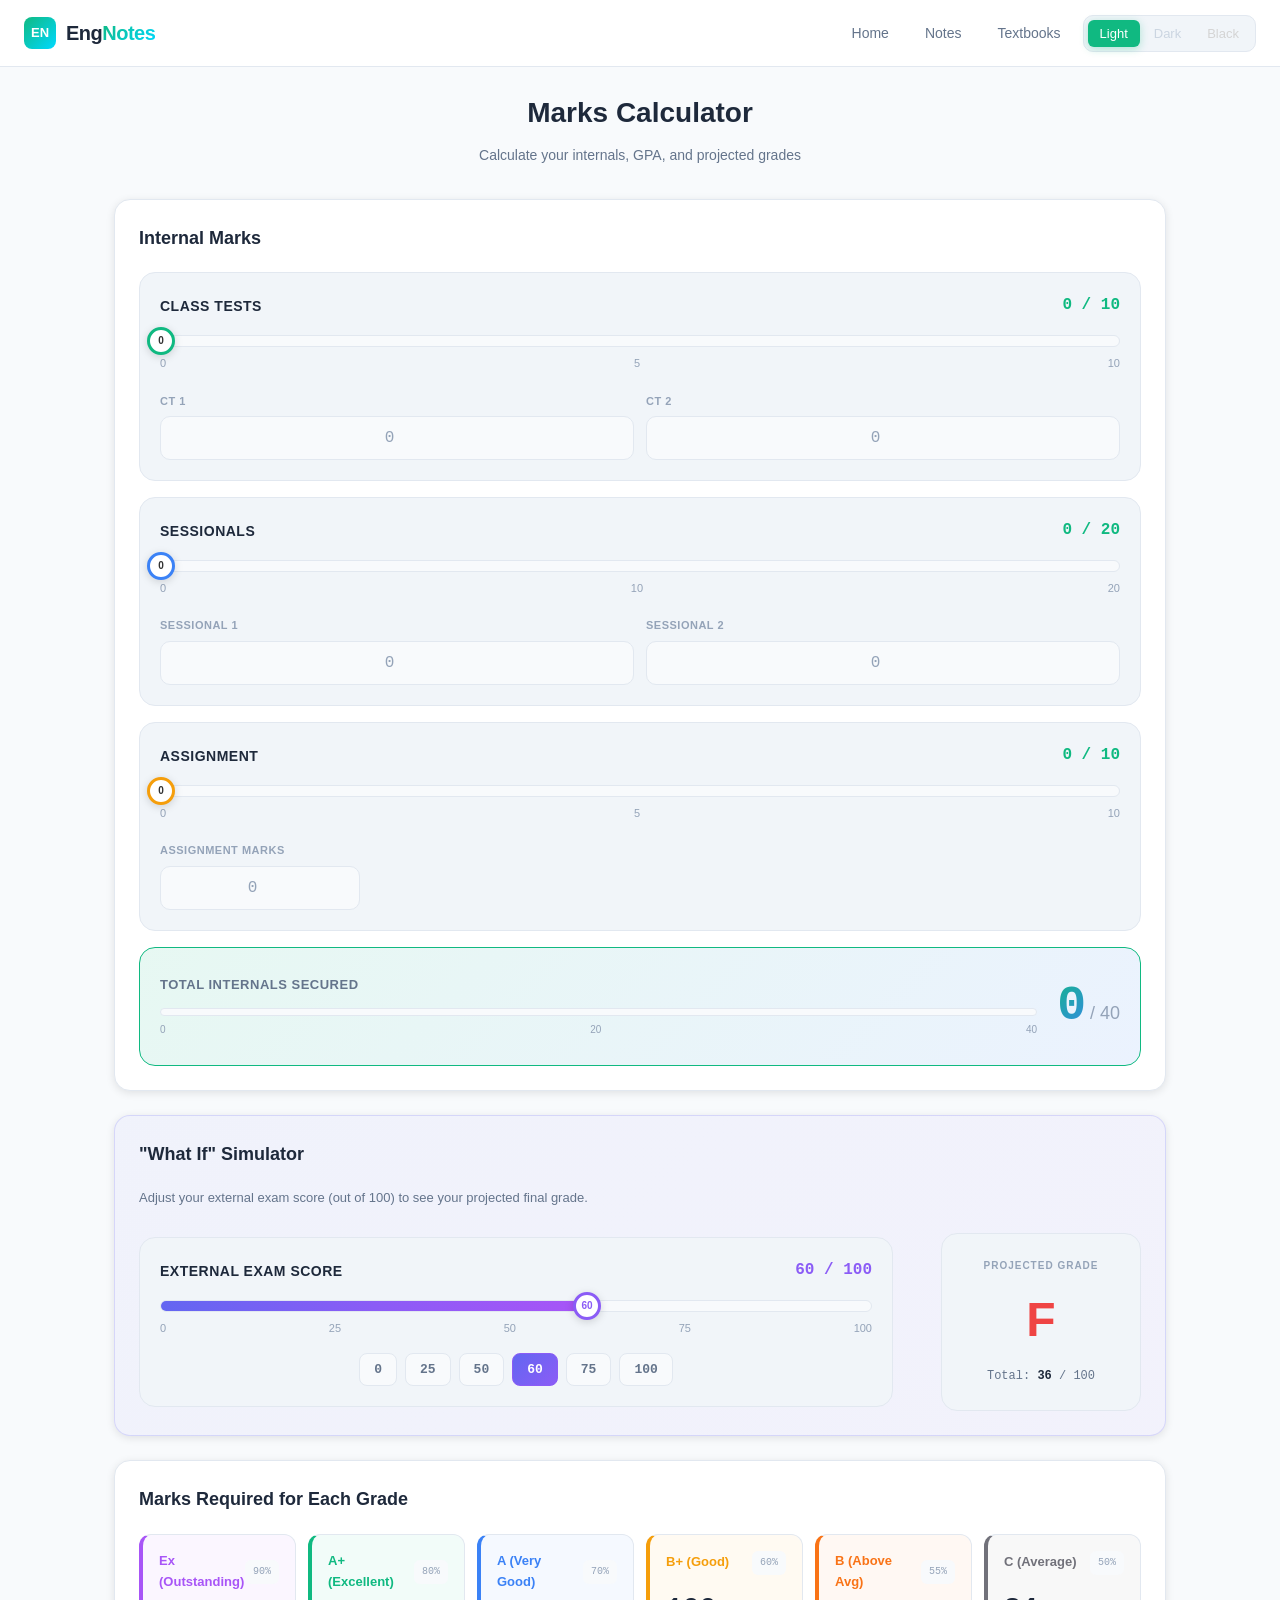
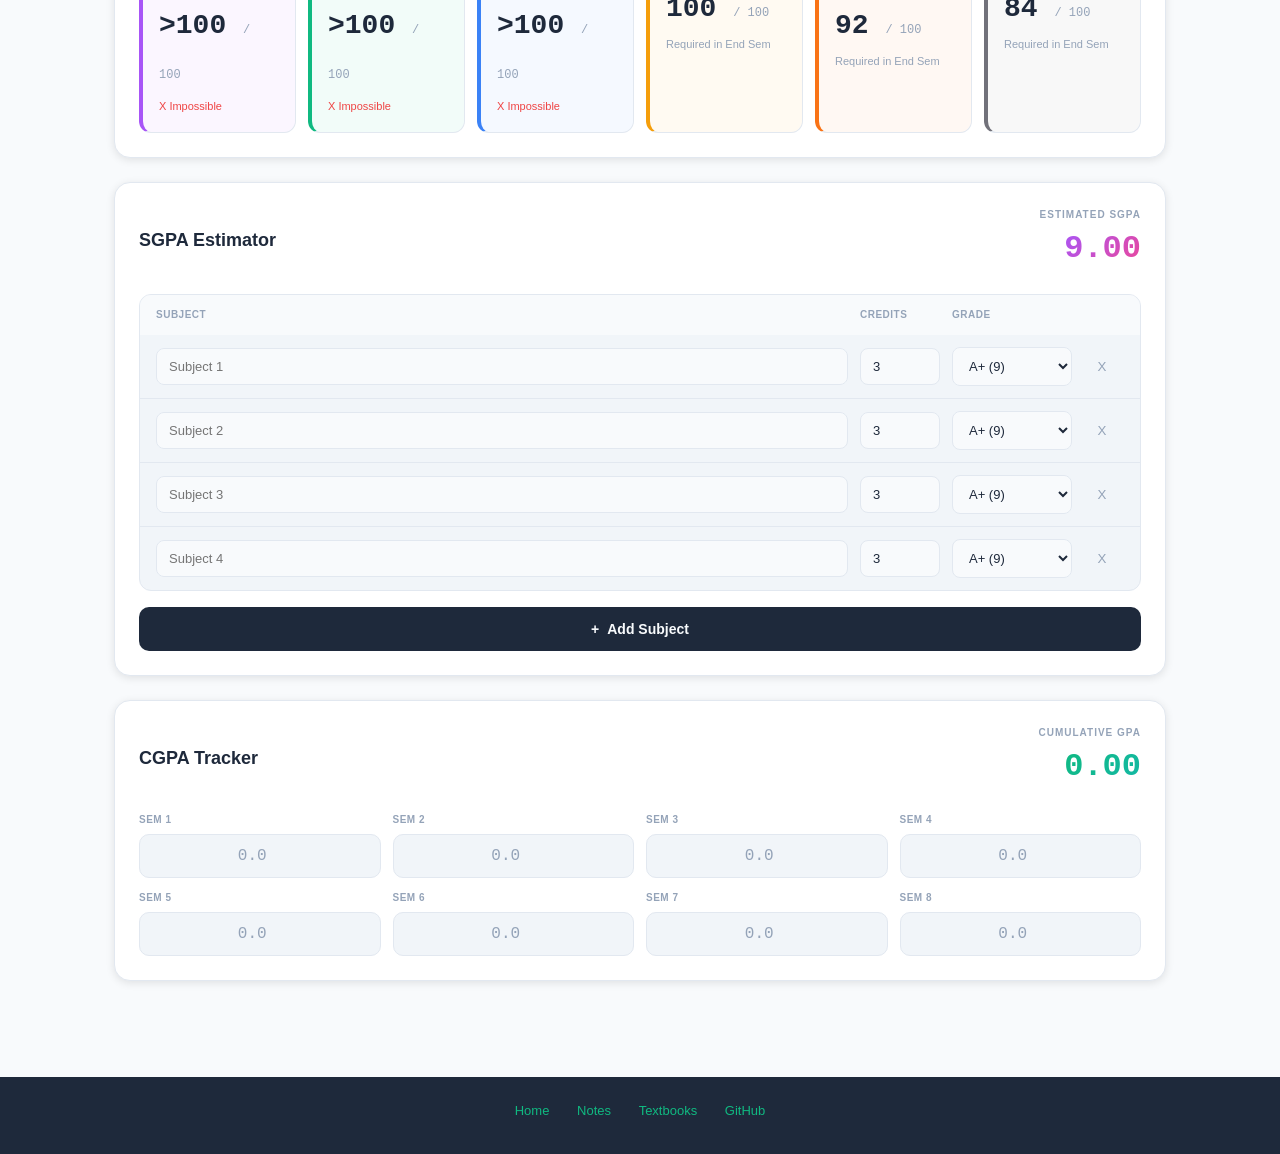
==== calculator.html @ 309884f2 "Add files via upload" ====
<!DOCTYPE html>
<html lang="en">
<head>
  <meta charset="UTF-8">
  <meta name="viewport" content="width=device-width, initial-scale=1.0">
  <title>Calculator - EngNotes</title>
  <link rel="icon" href="data:image/svg+xml,<svg xmlns='http://www.w3.org/2000/svg' viewBox='0 0 100 100'><text y='.9em' font-size='90' fill='%23a855f7'>C</text></svg>">
  
  <!-- CSS: themes.css must load first -->
  <link rel="stylesheet" href="css/themes.css">
  <link rel="stylesheet" href="css/common.css">
  <link rel="stylesheet" href="css/calculator.css">
  <link rel="stylesheet" href="css/cookie-consent.css">
</head>
<body>

  <!-- Navigation Bar -->
  <nav class="navbar">
    <a href="index.html" class="navbar-brand">
      <span class="brand-icon">EN</span>
      <span class="brand-text">Eng<span>Notes</span></span>
    </a>
    
    <div class="navbar-menu">
      <a href="index.html" class="navbar-link">Home</a>
      <a href="notes.html" class="navbar-link">Notes</a>
      <a href="textbooks.html" class="navbar-link">Textbooks</a>
      
      <div class="theme-switcher">
        <button class="theme-switch-btn active" data-theme="light" onclick="setTheme('light')" title="Light">Light</button>
        <button class="theme-switch-btn" data-theme="dark" onclick="setTheme('dark')" title="Dark">Dark</button>
        <button class="theme-switch-btn" data-theme="pure-black" onclick="setTheme('pure-black')" title="Black">Black</button>
      </div>
      
      <button class="mobile-menu-toggle" onclick="toggleMobileMenu()">☰</button>
    </div>
  </nav>

  <!-- Mobile Menu -->
  <div class="mobile-menu" id="mobileMenu">
    <button class="mobile-menu-close" onclick="toggleMobileMenu()">✕</button>
    <a href="index.html" class="mobile-menu-link">Home</a>
    <a href="notes.html" class="mobile-menu-link">Notes</a>
    <a href="textbooks.html" class="mobile-menu-link">Textbooks</a>
    <div class="theme-switcher">
      <button class="theme-switch-btn active" data-theme="light" onclick="setTheme('light')">Light</button>
      <button class="theme-switch-btn" data-theme="dark" onclick="setTheme('dark')">Dark</button>
      <button class="theme-switch-btn" data-theme="pure-black" onclick="setTheme('pure-black')">Black</button>
    </div>
  </div>

  <!-- Main Content -->
  <main class="main">
    <!-- Header -->
    <div class="page-header">
      <h1 class="page-title">Marks Calculator</h1>
      <p class="page-subtitle">Calculate your internals, GPA, and projected grades</p>
    </div>

    <!-- Internal Marks Calculator -->
    <section class="calc-section internal-section">
      <div class="section-header">
        <h2 class="section-title">Internal Marks</h2>
      </div>
      
      <!-- Class Tests Progress Bar -->
      <div class="marks-bar-container">
        <div class="marks-bar-header">
          <span class="marks-bar-title">Class Tests</span>
          <span class="marks-bar-value" id="ctDisplay">0 / 10</span>
        </div>
        <div class="marks-bar">
          <div class="marks-bar-track">
            <div class="marks-bar-fill ct-fill" id="ctFill" style="width: 0%"></div>
            <div class="marks-bar-pointer ct-pointer" id="ctPointer" style="left: 0%">
              <span class="pointer-value" id="ctPointerValue">0</span>
            </div>
          </div>
          <div class="marks-bar-labels">
            <span>0</span>
            <span>5</span>
            <span>10</span>
          </div>
        </div>
        <div class="marks-inputs">
          <div class="mark-input">
            <label>CT 1</label>
            <input type="number" id="ct1" placeholder="0" min="0" max="10" oninput="calculateInternals()">
          </div>
          <div class="mark-input">
            <label>CT 2</label>
            <input type="number" id="ct2" placeholder="0" min="0" max="10" oninput="calculateInternals()">
          </div>
        </div>
      </div>

      <!-- Sessionals Progress Bar -->
      <div class="marks-bar-container">
        <div class="marks-bar-header">
          <span class="marks-bar-title">Sessionals</span>
          <span class="marks-bar-value" id="sessionalDisplay">0 / 20</span>
        </div>
        <div class="marks-bar">
          <div class="marks-bar-track">
            <div class="marks-bar-fill sessional-fill" id="sessionalFill" style="width: 0%"></div>
            <div class="marks-bar-pointer sessional-pointer" id="sessionalPointer" style="left: 0%">
              <span class="pointer-value" id="sessionalPointerValue">0</span>
            </div>
          </div>
          <div class="marks-bar-labels">
            <span>0</span>
            <span>10</span>
            <span>20</span>
          </div>
        </div>
        <div class="marks-inputs">
          <div class="mark-input">
            <label>Sessional 1</label>
            <input type="number" id="sessional1" placeholder="0" min="0" max="20" oninput="calculateInternals()">
          </div>
          <div class="mark-input">
            <label>Sessional 2</label>
            <input type="number" id="sessional2" placeholder="0" min="0" max="20" oninput="calculateInternals()">
          </div>
        </div>
      </div>

      <!-- Assignment Progress Bar -->
      <div class="marks-bar-container">
        <div class="marks-bar-header">
          <span class="marks-bar-title">Assignment</span>
          <span class="marks-bar-value" id="assignDisplay">0 / 10</span>
        </div>
        <div class="marks-bar">
          <div class="marks-bar-track">
            <div class="marks-bar-fill assign-fill" id="assignFill" style="width: 0%"></div>
            <div class="marks-bar-pointer assign-pointer" id="assignPointer" style="left: 0%">
              <span class="pointer-value" id="assignPointerValue">0</span>
            </div>
          </div>
          <div class="marks-bar-labels">
            <span>0</span>
            <span>5</span>
            <span>10</span>
          </div>
        </div>
        <div class="marks-inputs single">
          <div class="mark-input">
            <label>Assignment Marks</label>
            <input type="number" id="assignment" placeholder="0" min="0" max="10" oninput="calculateInternals()">
          </div>
        </div>
      </div>

      <!-- Total Internal -->
      <div class="total-display">
        <div class="total-info">
          <span class="total-label">Total Internals Secured</span>
          <div class="total-bar">
            <div class="total-bar-track">
              <div class="total-bar-fill" id="totalFill" style="width: 0%"></div>
            </div>
            <div class="total-bar-labels">
              <span>0</span>
              <span>20</span>
              <span>40</span>
            </div>
          </div>
        </div>
        <div class="total-value-container">
          <span class="total-value" id="totalInternals">0</span>
          <span class="total-max">/ 40</span>
        </div>
      </div>
    </section>

    <!-- What If Simulator -->
    <section class="calc-section simulator-section">
      <div class="section-header">
        <h2 class="section-title">"What If" Simulator</h2>
      </div>
      <p class="simulator-desc">Adjust your external exam score (out of 100) to see your projected final grade.</p>
      
      <div class="simulator-container">
        <div class="simulator-progress-wrapper">
          <!-- External Score Progress Bar -->
          <div class="external-bar-container">
            <div class="external-bar-header">
              <span class="external-bar-title">External Exam Score</span>
              <span class="external-bar-value" id="externalDisplay">60 / 100</span>
            </div>
            <div class="external-bar">
              <div class="external-bar-track" id="externalBarTrack">
                <div class="external-bar-fill" id="externalFill" style="width: 60%"></div>
                <div class="external-bar-pointer" id="externalPointer" style="left: 60%">
                  <span class="pointer-value" id="externalPointerValue">60</span>
                </div>
              </div>
              <div class="external-bar-labels">
                <span>0</span>
                <span>25</span>
                <span>50</span>
                <span>75</span>
                <span>100</span>
              </div>
            </div>
            <!-- Quick select buttons -->
            <div class="external-quick-select">
              <button class="quick-btn" onclick="setExternalValue(0)">0</button>
              <button class="quick-btn" onclick="setExternalValue(25)">25</button>
              <button class="quick-btn" onclick="setExternalValue(50)">50</button>
              <button class="quick-btn active" onclick="setExternalValue(60)">60</button>
              <button class="quick-btn" onclick="setExternalValue(75)">75</button>
              <button class="quick-btn" onclick="setExternalValue(100)">100</button>
            </div>
          </div>
        </div>
        
        <div class="grade-display">
          <div class="grade-label">Projected Grade</div>
          <div class="grade-value" id="projectedGrade">B+</div>
          <div class="grade-total">Total: <span id="totalMarks">36</span> / 100</div>
        </div>
      </div>
    </section>

    <!-- Grade Cards -->
    <section class="calc-section grades-section">
      <div class="section-header">
        <h2 class="section-title">Marks Required for Each Grade</h2>
      </div>
      
      <div class="grade-cards" id="gradeCards">
        <!-- Generated by JS -->
      </div>
    </section>

    <!-- SGPA Calculator -->
    <section class="calc-section sgpa-section">
      <div class="section-header">
        <h2 class="section-title">SGPA Estimator</h2>
        <div class="sgpa-display">
          <span class="sgpa-label">Estimated SGPA</span>
          <span class="sgpa-value" id="sgpaValue">0.00</span>
        </div>
      </div>
      
      <div class="subjects-table">
        <div class="subjects-header">
          <span class="col-subject">Subject</span>
          <span class="col-credits">Credits</span>
          <span class="col-grade">Grade</span>
          <span class="col-action"></span>
        </div>
        <div class="subjects-list" id="subjectsList">
          <!-- Generated by JS -->
        </div>
      </div>
      
      <button class="add-subject-btn" onclick="addSubject()">
        <span>+</span> Add Subject
      </button>
    </section>

    <!-- CGPA Tracker -->
    <section class="calc-section cgpa-section">
      <div class="section-header">
        <h2 class="section-title">CGPA Tracker</h2>
        <div class="cgpa-display">
          <span class="cgpa-label">Cumulative GPA</span>
          <span class="cgpa-value" id="cgpaValue">0.00</span>
        </div>
      </div>
      
      <div class="semesters-grid">
        <div class="semester-input">
          <label>Sem 1</label>
          <input type="number" id="sem1" placeholder="0.0" min="0" max="10" step="0.01" oninput="calculateCGPA()">
        </div>
        <div class="semester-input">
          <label>Sem 2</label>
          <input type="number" id="sem2" placeholder="0.0" min="0" max="10" step="0.01" oninput="calculateCGPA()">
        </div>
        <div class="semester-input">
          <label>Sem 3</label>
          <input type="number" id="sem3" placeholder="0.0" min="0" max="10" step="0.01" oninput="calculateCGPA()">
        </div>
        <div class="semester-input">
          <label>Sem 4</label>
          <input type="number" id="sem4" placeholder="0.0" min="0" max="10" step="0.01" oninput="calculateCGPA()">
        </div>
        <div class="semester-input">
          <label>Sem 5</label>
          <input type="number" id="sem5" placeholder="0.0" min="0" max="10" step="0.01" oninput="calculateCGPA()">
        </div>
        <div class="semester-input">
          <label>Sem 6</label>
          <input type="number" id="sem6" placeholder="0.0" min="0" max="10" step="0.01" oninput="calculateCGPA()">
        </div>
        <div class="semester-input">
          <label>Sem 7</label>
          <input type="number" id="sem7" placeholder="0.0" min="0" max="10" step="0.01" oninput="calculateCGPA()">
        </div>
        <div class="semester-input">
          <label>Sem 8</label>
          <input type="number" id="sem8" placeholder="0.0" min="0" max="10" step="0.01" oninput="calculateCGPA()">
        </div>
      </div>
    </section>
  </main>

  <!-- Footer -->
  <footer class="footer">
    <div class="footer-links">
      <a href="index.html" class="footer-link">Home</a>
      <a href="notes.html" class="footer-link">Notes</a>
      <a href="textbooks.html" class="footer-link">Textbooks</a>
      <a href="#" target="_blank" class="footer-link">GitHub</a>
    </div>
  </footer>

  <!-- JavaScript -->
  <script src="js/theme-manager.js"></script>
  <script src="js/calculator.js"></script>
</body>
</html>
---- css/themes.css ----
/**
 * ============================================================
 * THEMES.CSS - Theme Management and Color Variables
 * ============================================================
 * 
 * This file defines CSS custom properties (variables) for three themes:
 * 1. Light Mode - Default bright theme
 * 2. Dark Mode - Standard dark theme with slate colors
 * 3. Pure Black Mode - AMOLED-optimized pure black theme
 * 
 * USAGE:
 * - The theme is set via data-theme attribute on <html> element
 * - Example: <html data-theme="dark">
 * 
 * LINE REFERENCE:
 * - Lines 1-25:   File header and documentation
 * - Lines 26-50:  Light theme (default) variables
 * - Lines 51-80:  Dark theme variables
 * - Lines 81-110: Pure black theme variables
 * ============================================================
 */

/* ============================================================
   ROOT VARIABLES - LIGHT THEME (DEFAULT)
   ============================================================
   These are the default colors used when no theme is set or
   when light theme is explicitly selected.
   ============================================================ */
:root {
  /* Background Colors */
  --bg-primary: #f8fafc;      /* Main page background */
  --bg-secondary: #ffffff;     /* Cards, tables background */
  --bg-tertiary: #f1f5f9;      /* Hover states, section backgrounds */
  
  /* Text Colors */
  --text-primary: #1e293b;     /* Main text color */
  --text-secondary: #64748b;   /* Secondary text, descriptions */
  --text-muted: #94a3b8;       /* Muted text, placeholders */
  
  /* Border & Accent Colors */
  --border-color: #e2e8f0;     /* Border color for cards, dividers */
  --accent-color: #10b981;     /* Primary accent (green for notes) */
  --accent-hover: #059669;     /* Accent color on hover */
  
  /* Component-specific Colors */
  --header-bg: #ffffff;        /* Header background */
  --hero-gradient-start: #10b981;  /* Hero section gradient start */
  --hero-gradient-end: #059669;    /* Hero section gradient end */
  --modal-bg: #1e293b;         /* Modal header background */
  --footer-bg: #1e293b;        /* Footer background */
  --card-shadow: rgba(0,0,0,0.1);  /* Box shadow for cards */
  --overlay-bg: rgba(15, 23, 42, 0.8);  /* Modal overlay background */
}

/* ============================================================
   DARK THEME
   ============================================================
   Activated when: data-theme="dark" is set on <html>
   Uses slate color palette for a comfortable dark experience.
   ============================================================ */
[data-theme="dark"] {
  /* Background Colors */
  --bg-primary: #1e293b;       /* Dark slate background */
  --bg-secondary: #334155;     /* Cards, tables background */
  --bg-tertiary: #475569;      /* Hover states, section backgrounds */
  
  /* Text Colors */
  --text-primary: #f1f5f9;     /* Light text for dark background */
  --text-secondary: #cbd5e1;   /* Secondary text */
  --text-muted: #94a3b8;       /* Muted text */
  
  /* Border & Accent Colors */
  --border-color: #475569;     /* Visible borders on dark */
  --accent-color: #34d399;     /* Brighter accent for dark mode */
  --accent-hover: #10b981;     /* Accent on hover */
  
  /* Component-specific Colors */
  --header-bg: #0f172a;        /* Darker header */
  --hero-gradient-start: #059669;
  --hero-gradient-end: #047857;
  --modal-bg: #0f172a;
  --footer-bg: #0f172a;
  --card-shadow: rgba(0,0,0,0.3);
  --overlay-bg: rgba(0, 0, 0, 0.85);
}

/* ============================================================
   PURE BLACK THEME (AMOLED)
   ============================================================
   Activated when: data-theme="pure-black" is set on <html>
   Optimized for AMOLED screens - uses pure black (#000000)
   to save battery on OLED displays.
   ============================================================ */
[data-theme="pure-black"] {
  /* Background Colors */
  --bg-primary: #000000;       /* Pure black - key for AMOLED */
  --bg-secondary: #0a0a0a;     /* Near black for cards */
  --bg-tertiary: #171717;      /* Slightly lighter for contrast */
  
  /* Text Colors */
  --text-primary: #ffffff;     /* Pure white text */
  --text-secondary: #d4d4d4;   /* Slightly dimmed secondary */
  --text-muted: #737373;       /* Gray muted text */
  
  /* Border & Accent Colors */
  --border-color: #262626;     /* Visible borders on black */
  --accent-color: #4ade80;     /* Bright green accent */
  --accent-hover: #22c55e;     /* Accent on hover */
  
  /* Component-specific Colors */
  --header-bg: #000000;
  --hero-gradient-start: #166534;
  --hero-gradient-end: #14532d;
  --modal-bg: #000000;
  --footer-bg: #000000;
  --card-shadow: rgba(0,0,0,0.5);
  --overlay-bg: rgba(0, 0, 0, 0.95);
}

/* ============================================================
   THEME TRANSITION
   ============================================================
   Smooth transition when switching between themes.
   ============================================================ */
body, .header, .footer, .card, .table-container, .modal-overlay {
  transition: background-color 0.3s ease, 
              border-color 0.3s ease, 
              color 0.3s ease,
              box-shadow 0.3s ease;
}
---- css/common.css ----
/**
 * ============================================================
 * COMMON.CSS - Shared Styles Across All Pages
 * ============================================================
 * 
 * This file contains styles that are shared across:
 * - notes.html (Class Resources page)
 * - textbooks.html (Textbooks page)
 * - index.html (Home page)
 * 
 * Fully responsive - works on all screen sizes
 * ============================================================
 */

/* ============================================================
   CSS RESET AND BASE STYLES
   ============================================================ */
* {
  margin: 0;
  padding: 0;
  box-sizing: border-box;
}

html {
  font-size: 16px;
  -webkit-text-size-adjust: 100%;
}

body {
  font-family: 'Segoe UI', Tahoma, Geneva, Verdana, sans-serif;
  background: var(--bg-primary);
  color: var(--text-primary);
  min-height: 100vh;
  line-height: 1.6;
  overflow-x: hidden;
}

/* ============================================================
   MODERN NAVIGATION BAR
   ============================================================ */
.navbar {
  position: sticky;
  top: 0;
  z-index: 100;
  padding: 14px 24px;
  display: flex;
  justify-content: space-between;
  align-items: center;
  background: var(--header-bg);
  border-bottom: 1px solid var(--border-color);
  width: 100%;
  left: 0;
  right: 0;
}

/* Logo */
.navbar-brand {
  display: flex;
  align-items: center;
  gap: 10px;
  text-decoration: none;
}

.navbar-brand .brand-icon {
  width: 32px;
  height: 32px;
  display: flex;
  align-items: center;
  justify-content: center;
  font-size: 13px;
  font-weight: 700;
  border-radius: 8px;
  background: linear-gradient(135deg, var(--accent-color), #00d9ff);
  color: #fff;
}

.navbar-brand .brand-text {
  font-size: 20px;
  font-weight: 700;
  color: var(--text-primary);
  letter-spacing: -0.5px;
}

.navbar-brand .brand-text span {
  background: linear-gradient(135deg, var(--accent-color), #00d9ff);
  -webkit-background-clip: text;
  -webkit-text-fill-color: transparent;
  background-clip: text;
}

/* Navigation Menu */
.navbar-menu {
  display: flex;
  align-items: center;
  gap: 8px;
}

.navbar-link {
  color: var(--text-secondary);
  text-decoration: none;
  font-size: 14px;
  font-weight: 500;
  padding: 8px 14px;
  border-radius: 8px;
  transition: all 0.2s ease;
}

.navbar-link:hover {
  color: var(--text-primary);
  background: var(--bg-tertiary);
}

/* Action buttons in navbar */
.navbar-actions {
  display: flex;
  align-items: center;
  gap: 12px;
}

/* Theme Switcher - Compact Pill Design */
.theme-switcher {
  display: flex;
  background: var(--bg-tertiary);
  border-radius: 10px;
  padding: 4px;
  gap: 2px;
  border: 1px solid var(--border-color);
}

.theme-switch-btn {
  background: transparent;
  border: none;
  padding: 6px 12px;
  font-size: 13px;
  border-radius: 6px;
  cursor: pointer;
  transition: all 0.2s ease;
  color: var(--text-secondary);
  white-space: nowrap;
}

.theme-switch-btn:hover {
  background: var(--bg-secondary);
  color: var(--text-primary);
}

.theme-switch-btn.active {
  background: var(--accent-color);
  color: #fff;
  box-shadow: 0 2px 8px rgba(16, 185, 129, 0.3);
}

/* Navigation buttons */
.nav-btn {
  background: var(--bg-tertiary);
  color: var(--text-primary);
  border: 1px solid var(--border-color);
  padding: 8px 16px;
  font-size: 13px;
  font-weight: 500;
  border-radius: 8px;
  cursor: pointer;
  transition: all 0.2s ease;
  display: inline-flex;
  align-items: center;
  gap: 6px;
  text-decoration: none;
}

.nav-btn:hover {
  background: var(--accent-color);
  color: #fff;
  border-color: var(--accent-color);
}

.nav-btn.primary {
  background: var(--accent-color);
  color: #fff;
  border-color: var(--accent-color);
}

.nav-btn.primary:hover {
  background: var(--accent-hover);
}

/* Breadcrumb in navbar */
.navbar-breadcrumb {
  font-size: 13px;
  color: var(--text-secondary);
  display: flex;
  align-items: center;
  gap: 6px;
}

.navbar-breadcrumb a {
  color: var(--accent-color);
  text-decoration: none;
}

.navbar-breadcrumb a:hover {
  text-decoration: underline;
}

.navbar-breadcrumb .separator {
  color: var(--text-muted);
}

/* Mobile Menu Toggle */
.mobile-menu-toggle {
  display: none;
  background: transparent;
  border: 1px solid var(--border-color);
  color: var(--text-primary);
  font-size: 20px;
  cursor: pointer;
  padding: 8px 12px;
  border-radius: 8px;
}

/* Department quick links */
.dept-links {
  padding: 12px 24px;
  display: flex;
  flex-wrap: wrap;
  gap: 8px;
  align-items: center;
  background: var(--bg-secondary);
  border-bottom: 1px solid var(--border-color);
}

.dept-btn {
  border: 1px solid var(--border-color);
  padding: 6px 14px;
  font-size: 12px;
  font-weight: 500;
  background: var(--bg-tertiary);
  color: var(--text-secondary);
  border-radius: 20px;
  transition: all 0.2s;
  cursor: pointer;
}

.dept-btn:hover {
  border-color: var(--accent-color);
  color: var(--accent-color);
}

.dept-btn.active {
  background: var(--accent-color);
  color: #fff;
  border-color: var(--accent-color);
}

/* ============================================================
   OLD HEADER STYLES (Kept for backward compatibility)
   ============================================================ */
.header {
  background: var(--header-bg);
  border-bottom: 1px solid var(--border-color);
  padding: 16px 24px;
  position: sticky;
  top: 0;
  z-index: 100;
}

.header-inner {
  max-width: 1100px;
  margin: 0 auto;
}

.header-top {
  display: flex;
  justify-content: space-between;
  align-items: center;
  flex-wrap: wrap;
  gap: 12px;
}

/* Logo styling */
.logo {
  font-size: 20px;
  font-weight: 700;
}

.logo a {
  color: var(--accent-color);
  text-decoration: none;
}

.logo a:hover {
  text-decoration: underline;
}

/* Breadcrumb navigation */
.breadcrumb {
  font-size: 13px;
  color: var(--text-secondary);
  overflow: hidden;
  text-overflow: ellipsis;
  white-space: nowrap;
  max-width: 300px;
}

.breadcrumb a {
  color: var(--accent-color);
  text-decoration: none;
}

.breadcrumb a:hover {
  text-decoration: underline;
}

/* ============================================================
   THEME TOGGLE STYLES
   ============================================================ */
.theme-toggle {
  display: flex;
  align-items: center;
  gap: 8px;
}

.theme-btn {
  background: var(--bg-tertiary);
  border: 1px solid var(--border-color);
  color: var(--text-primary);
  padding: 8px 12px;
  font-size: 12px;
  border-radius: 6px;
  cursor: pointer;
  transition: all 0.2s;
  display: flex;
  align-items: center;
  gap: 6px;
}

.theme-btn:hover {
  background: var(--accent-color);
  color: #fff;
  border-color: var(--accent-color);
}

.theme-btn.active {
  background: var(--accent-color);
  color: #fff;
  border-color: var(--accent-color);
}

/* ============================================================
   REFRESH BUTTON STYLES
   ============================================================ */
.refresh-btn {
  background: var(--bg-tertiary);
  border: 1px solid var(--border-color);
  color: var(--text-primary);
  padding: 8px 14px;
  font-size: 12px;
  font-weight: 500;
  border-radius: 6px;
  cursor: pointer;
  transition: all 0.2s;
  display: inline-flex;
  align-items: center;
  gap: 6px;
}

.refresh-btn:hover {
  background: var(--accent-color);
  color: #fff;
  border-color: var(--accent-color);
}

.refresh-btn:active {
  transform: scale(0.95);
}

.refresh-btn.loading {
  opacity: 0.7;
  cursor: wait;
  pointer-events: none;
}

.refresh-btn .refresh-icon {
  display: inline-block;
  transition: transform 0.3s ease;
}

.refresh-btn.loading .refresh-icon {
  animation: spin 1s linear infinite;
}

.refresh-btn.success {
  background: #10b981;
  color: #fff;
  border-color: #10b981;
}

/* Cache status tooltip */
.cache-status {
  font-size: 11px;
  color: var(--text-muted);
  margin-left: 8px;
  white-space: nowrap;
}

.cache-status.fresh {
  color: #10b981;
}

.cache-status.stale {
  color: #f59e0b;
}

/* ============================================================
   FOOTER STYLES
   ============================================================ */
.footer {
  background: var(--footer-bg);
  color: var(--text-muted);
  padding: 24px;
  text-align: center;
  margin-top: 48px;
}

.footer a {
  color: var(--accent-color);
  text-decoration: none;
}

.footer a:hover {
  text-decoration: underline;
}

.footer-links {
  font-size: 13px;
  margin-bottom: 8px;
}

.footer-links a {
  margin: 0 12px;
}

/* ============================================================
   BUTTON STYLES
   ============================================================ */
.home-btn {
  background: var(--accent-color);
  color: #fff;
  border: none;
  padding: 10px 20px;
  font-size: 14px;
  font-weight: 500;
  border-radius: 8px;
  transition: all 0.2s;
  cursor: pointer;
}

.home-btn:hover {
  background: var(--accent-hover);
  transform: translateY(-1px);
}

.view-btn {
  background: var(--accent-color);
  color: #fff;
  border: none;
  padding: 8px 18px;
  font-size: 13px;
  font-weight: 500;
  border-radius: 6px;
  cursor: pointer;
  transition: all 0.2s;
}

.view-btn:hover {
  background: var(--accent-hover);
}

.open-btn {
  background: #10b981;
  color: #fff;
  border: none;
  padding: 6px 14px;
  font-size: 12px;
  font-weight: 500;
  border-radius: 6px;
  cursor: pointer;
  transition: all 0.2s;
}

.open-btn:hover {
  background: #059669;
}

.view-green-btn,
.view-blue-btn {
  background: var(--accent-color);
  color: #fff;
  border: none;
  padding: 6px 14px;
  font-size: 12px;
  font-weight: 500;
  border-radius: 6px;
  cursor: pointer;
  transition: all 0.2s;
}

.view-green-btn:hover,
.view-blue-btn:hover {
  background: var(--accent-hover);
}

/* ============================================================
   TABLE STYLES
   ============================================================ */
.table-container {
  background: var(--bg-secondary);
  border-radius: 12px;
  box-shadow: 0 1px 3px var(--card-shadow);
  overflow-x: auto;
  -webkit-overflow-scrolling: touch;
}

table {
  border-collapse: collapse;
  width: 100%;
  min-width: 500px;
}

th, td {
  padding: 14px 16px;
  text-align: left;
}

th {
  background: var(--bg-tertiary);
  font-weight: 600;
  font-size: 13px;
  color: var(--text-secondary);
  text-transform: uppercase;
  letter-spacing: 0.5px;
}

tr {
  border-bottom: 1px solid var(--border-color);
}

tr:last-child {
  border-bottom: none;
}

tr:hover {
  background: var(--bg-tertiary);
}

/* Badge for codes/types */
.code-badge {
  background: var(--accent-color);
  color: #fff;
  padding: 4px 10px;
  font-size: 11px;
  font-weight: 600;
  border-radius: 4px;
  white-space: nowrap;
}

/* Subject badge */
.subject-badge {
  background: var(--accent-color);
  color: #fff;
  padding: 4px 12px;
  font-size: 12px;
  font-weight: 600;
  border-radius: 4px;
}

/* ============================================================
   LOADING AND STATE STYLES
   ============================================================ */
.loading {
  text-align: center;
  padding: 48px;
  background: var(--bg-secondary);
  border-radius: 12px;
}

.loading-spinner {
  display: inline-block;
  width: 32px;
  height: 32px;
  border: 3px solid var(--border-color);
  border-top-color: var(--accent-color);
  border-radius: 50%;
  animation: spin 1s linear infinite;
}

@keyframes spin {
  to {
    transform: rotate(360deg);
  }
}

.no-data {
  text-align: center;
  padding: 48px;
  background: var(--bg-tertiary);
  border-radius: 12px;
  color: var(--text-secondary);
}

/* ============================================================
   MODAL STYLES
   ============================================================ */
.modal-overlay {
  position: fixed;
  top: 0;
  left: 0;
  right: 0;
  bottom: 0;
  background: var(--overlay-bg);
  z-index: 9999;
  display: flex;
  flex-direction: column;
}

.modal-header {
  background: var(--modal-bg);
  color: #fff;
  padding: 16px 24px;
  display: flex;
  justify-content: space-between;
  align-items: center;
  flex-wrap: wrap;
  gap: 12px;
}

.modal-title {
  font-size: 15px;
  font-weight: 500;
}

.modal-type {
  background: var(--accent-color);
  padding: 4px 10px;
  font-size: 11px;
  font-weight: 600;
  border-radius: 4px;
  margin-left: 10px;
}

.modal-open-btn {
  background: var(--accent-color);
  color: #fff;
  border: none;
  padding: 10px 20px;
  font-size: 13px;
  font-weight: 500;
  border-radius: 6px;
  cursor: pointer;
  margin-right: 10px;
  transition: all 0.2s;
}

.modal-open-btn:hover {
  background: var(--accent-hover);
}

.modal-close-btn {
  background: #ef4444;
  color: #fff;
  border: none;
  padding: 10px 20px;
  font-size: 13px;
  font-weight: 500;
  border-radius: 6px;
  cursor: pointer;
  transition: all 0.2s;
}

.modal-close-btn:hover {
  background: #dc2626;
}

.modal-body {
  flex: 1;
  background: #334155;
}

.modal-body iframe {
  width: 100%;
  height: 100%;
  border: none;
}

.modal-footer {
  background: var(--bg-tertiary);
  padding: 10px 24px;
  font-size: 12px;
  color: var(--text-secondary);
  text-align: center;
}

/* ============================================================
   UTILITY CLASSES
   ============================================================ */
.hidden {
  display: none !important;
}

.main {
  max-width: 1100px;
  margin: 0 auto;
  padding: 24px;
}

.section-title {
  font-size: 18px;
  font-weight: 600;
  color: var(--text-primary);
  margin-bottom: 16px;
  padding-bottom: 8px;
  border-bottom: 2px solid var(--accent-color);
  display: inline-block;
}

/* ============================================================
   UNIT AND FOLDER CARD STYLES
   ============================================================ */
.unit-cards {
  display: grid;
  grid-template-columns: repeat(auto-fill, minmax(140px, 1fr));
  gap: 16px;
  margin-top: 8px;
}

.unit-card {
  background: var(--bg-secondary);
  border: 1px solid var(--border-color);
  border-radius: 12px;
  padding: 20px 16px;
  text-align: center;
  cursor: pointer;
  transition: all 0.2s;
}

.unit-card:hover {
  border-color: var(--accent-color);
  transform: translateY(-2px);
  box-shadow: 0 4px 12px var(--card-shadow);
}

.unit-card-number {
  font-size: 32px;
  font-weight: 700;
  color: var(--accent-color);
  margin-bottom: 8px;
}

.unit-card-icon {
  font-size: 36px;
  margin-bottom: 8px;
}

.unit-card-name {
  font-size: 14px;
  font-weight: 500;
  color: var(--text-primary);
  line-height: 1.3;
  word-break: break-word;
}

.unit-card-type {
  font-size: 11px;
  color: var(--text-muted);
  margin-top: 6px;
  text-transform: uppercase;
  letter-spacing: 0.5px;
}

/* Folder card specific */
.folder-card {
  border-left: 4px solid var(--accent-color);
}

/* ============================================================
   CONTRIBUTE / SEND NOTES BUTTON
   ============================================================ */
.contribute-fab {
  position: fixed;
  bottom: 80px;
  right: 20px;
  z-index: 100;
}

.contribute-btn {
  background: linear-gradient(135deg, #10b981 0%, #059669 100%);
  color: #fff;
  border: none;
  padding: 12px 20px;
  font-size: 13px;
  font-weight: 600;
  border-radius: 25px;
  cursor: pointer;
  box-shadow: 0 4px 15px rgba(16, 185, 129, 0.4);
  transition: all 0.3s;
  display: flex;
  align-items: center;
  gap: 8px;
  text-decoration: none;
}

.contribute-btn:hover {
  transform: translateY(-2px);
  box-shadow: 0 6px 20px rgba(16, 185, 129, 0.5);
}

.contribute-btn:active {
  transform: scale(0.98);
}

/* Contribute section in content */
.contribute-section {
  background: linear-gradient(135deg, var(--bg-secondary) 0%, var(--bg-tertiary) 100%);
  border: 2px dashed var(--accent-color);
  border-radius: 12px;
  padding: 20px;
  text-align: center;
  margin-top: 24px;
}

.contribute-section h3 {
  font-size: 16px;
  color: var(--text-primary);
  margin-bottom: 8px;
}

.contribute-section p {
  font-size: 13px;
  color: var(--text-secondary);
  margin-bottom: 12px;
}

.contribute-section .email-link {
  display: inline-flex;
  align-items: center;
  gap: 8px;
  background: var(--accent-color);
  color: #fff;
  padding: 10px 20px;
  border-radius: 8px;
  text-decoration: none;
  font-size: 13px;
  font-weight: 500;
  transition: all 0.2s;
}

.contribute-section .email-link:hover {
  background: var(--accent-hover);
  transform: translateY(-1px);
}

/* Mobile contribute button */
@media (max-width: 768px) {
  .contribute-fab {
    bottom: 70px;
    right: 12px;
  }
  
  .contribute-btn {
    padding: 10px 16px;
    font-size: 12px;
    border-radius: 20px;
  }
  
  .contribute-btn .fab-text {
    display: none; /* Hide text on very small screens, keep icon only */
  }
  
  .contribute-section {
    padding: 16px;
    margin-top: 16px;
  }
  
  .contribute-section h3 {
    font-size: 14px;
  }
  
  .contribute-section p {
    font-size: 12px;
  }
  
  .contribute-section .email-link {
    padding: 8px 16px;
    font-size: 12px;
  }
}

@media (max-width: 480px) {
  .contribute-fab {
    bottom: 60px;
    right: 10px;
  }
  
  .contribute-btn {
    padding: 8px 12px;
    font-size: 11px;
    border-radius: 50%;
    width: 48px;
    height: 48px;
    justify-content: center;
  }
  
  .contribute-section {
    padding: 12px;
    margin-top: 12px;
  }
  
  .contribute-section h3 {
    font-size: 13px;
  }
  
  .contribute-section p {
    font-size: 11px;
    margin-bottom: 10px;
  }
}

/* ============================================================
   FILE CARD STYLES (Mobile-friendly alternative to tables)
   ============================================================ */
.file-cards {
  display: none;
}

.file-card {
  background: var(--bg-secondary);
  border: 1px solid var(--border-color);
  border-radius: 12px;
  padding: 16px;
  margin-bottom: 12px;
}

.file-card-header {
  display: flex;
  align-items: flex-start;
  gap: 12px;
  margin-bottom: 12px;
}

.file-card-number {
  background: var(--bg-tertiary);
  color: var(--text-secondary);
  width: 28px;
  height: 28px;
  border-radius: 50%;
  display: flex;
  align-items: center;
  justify-content: center;
  font-size: 12px;
  font-weight: 600;
  flex-shrink: 0;
}

.file-card-info {
  flex: 1;
  min-width: 0;
}

.file-card-name {
  font-weight: 600;
  color: var(--text-primary);
  margin-bottom: 4px;
  word-break: break-word;
}

.file-card-filename {
  font-size: 12px;
  color: var(--text-muted);
}

.file-card-actions {
  display: flex;
  gap: 8px;
  flex-wrap: wrap;
}

.file-card-actions button {
  flex: 1;
  min-width: 80px;
}

/* ============================================================
   RESPONSIVE STYLES - TABLET
   ============================================================ */
@media (max-width: 768px) {
  .navbar {
    padding: 12px 16px;
  }

  .navbar-brand .brand-text {
    font-size: 16px;
  }

  .navbar-link {
    display: none;
  }

  /* Hide breadcrumb on mobile - it's in the menu */
  .navbar-breadcrumb {
    display: none;
  }

  .mobile-menu-toggle {
    display: block;
  }

  .theme-switcher {
    gap: 1px;
    padding: 3px;
  }

  .theme-switch-btn {
    padding: 5px 8px;
    font-size: 11px;
  }

  .navbar-actions .nav-btn span {
    display: none;
  }

  .navbar-actions .nav-btn {
    padding: 8px 10px;
  }

  .dept-links {
    padding: 10px 16px;
    justify-content: flex-start;
    overflow-x: auto;
    flex-wrap: nowrap;
    -webkit-overflow-scrolling: touch;
    scrollbar-width: none;
    gap: 6px;
  }

  .dept-links::-webkit-scrollbar {
    display: none;
  }

  .dept-btn {
    padding: 4px 10px;
    font-size: 10px;
    white-space: nowrap;
    flex-shrink: 0;
    border-radius: 16px;
  }

  .header {
    padding: 10px 12px;
  }
  
  .header-inner {
    width: 100%;
  }
  
  .header-top {
    flex-direction: column;
    align-items: stretch;
    gap: 8px;
  }
  
  /* Row 1: Logo + Home + Theme */
  .header-top > div:first-child {
    display: flex;
    align-items: center;
    justify-content: space-between;
    width: 100%;
    gap: 8px;
  }
  
  .header-top > div:first-child > *:not(.logo):not(.theme-toggle) {
    order: -1;
  }
  
  .home-btn {
    padding: 6px 10px;
    font-size: 11px;
  }
  
  .logo {
    font-size: 16px;
    order: 0;
    flex: 1;
    text-align: center;
  }
  
  /* Theme toggle inline with logo row */
  .theme-toggle {
    order: 1;
    width: auto;
    gap: 4px;
  }
  
  .theme-btn {
    padding: 4px 8px;
    font-size: 10px;
  }
  
  /* Row 2: Actions (Back + Refresh) */
  .header-top > div:last-child {
    width: 100%;
    display: flex;
    align-items: center;
    gap: 8px;
    flex-wrap: wrap;
  }
  
  .refresh-btn {
    padding: 5px 10px;
    font-size: 11px;
    order: -1;
  }
  
  .cache-status {
    font-size: 10px;
    margin-left: 0;
  }
  
  .breadcrumb {
    width: 100%;
    font-size: 11px;
    max-width: 100%;
    margin-top: 4px;
  }
  
  .main {
    padding: 12px;
  }
  
  .unit-cards {
    grid-template-columns: repeat(2, 1fr);
    gap: 10px;
  }
  
  .unit-card {
    padding: 14px 10px;
  }
  
  .unit-card-number {
    font-size: 22px;
  }
  
  .unit-card-icon {
    font-size: 26px;
  }
  
  .unit-card-name {
    font-size: 11px;
  }
  
  .footer {
    padding: 14px 12px;
  }
  
  .footer-links {
    display: flex;
    flex-wrap: wrap;
    justify-content: center;
    gap: 4px 12px;
  }
  
  .footer-links a {
    font-size: 12px;
  }
  
  .modal-header {
    flex-wrap: wrap;
    gap: 8px;
    padding: 10px 12px;
  }
  
  .modal-header > div:first-child {
    width: 100%;
  }
  
  .modal-title {
    font-size: 13px;
  }
  
  .modal-header > div:last-child {
    width: 100%;
    display: flex;
    gap: 8px;
  }
  
  .modal-open-btn,
  .modal-close-btn {
    flex: 1;
    padding: 8px 10px;
    font-size: 12px;
    margin-right: 0;
  }
  
  /* Show file cards on mobile instead of tables */
  .table-container {
    display: none;
  }
  
  .file-cards {
    display: block;
  }
  
  .section-title {
    font-size: 15px;
    margin-bottom: 12px;
  }
}

/* ============================================================
   RESPONSIVE STYLES - SMALL PHONES
   ============================================================ */
@media (max-width: 480px) {
  html {
    font-size: 14px;
  }
  
  .navbar {
    padding: 10px 12px;
  }

  .navbar-brand .brand-icon {
    width: 28px;
    height: 28px;
    font-size: 11px;
  }

  .navbar-brand .brand-text {
    font-size: 14px;
  }

  .theme-switch-btn {
    padding: 4px 6px;
    font-size: 10px;
  }

  .nav-btn {
    padding: 6px 10px;
    font-size: 11px;
  }

  .header {
    padding: 8px 10px;
  }
  
  .header-top {
    gap: 6px;
  }
  
  .logo {
    font-size: 14px;
  }
  
  .home-btn {
    padding: 5px 8px;
    font-size: 10px;
  }
  
  .theme-btn {
    padding: 3px 6px;
    font-size: 9px;
  }
  
  .refresh-btn {
    padding: 4px 8px;
    font-size: 10px;
  }
  
  .cache-status {
    font-size: 9px;
  }
  
  .breadcrumb {
    font-size: 10px;
  }
  
  .main {
    padding: 10px;
  }
  
  .dept-links {
    padding: 8px 12px;
    gap: 4px;
  }
  
  .dept-btn {
    padding: 3px 8px;
    font-size: 9px;
  }
  
  .unit-cards {
    grid-template-columns: repeat(2, 1fr);
    gap: 8px;
  }
  
  .unit-card {
    padding: 12px 8px;
  }
  
  .unit-card-number {
    font-size: 18px;
  }
  
  .unit-card-icon {
    font-size: 22px;
  }
  
  .unit-card-name {
    font-size: 10px;
  }
  
  .loading {
    padding: 24px 12px;
  }
  
  .no-data {
    padding: 24px 12px;
    font-size: 13px;
  }
  
  .file-card {
    padding: 10px;
  }
  
  .file-card-header {
    gap: 8px;
    margin-bottom: 10px;
  }
  
  .file-card-number {
    width: 24px;
    height: 24px;
    font-size: 10px;
  }
  
  .file-card-name {
    font-size: 13px;
  }
  
  .file-card-filename {
    font-size: 11px;
  }
  
  .file-card-actions {
    gap: 6px;
  }
  
  .file-card-actions button {
    padding: 5px 10px;
    font-size: 10px;
    min-width: 70px;
  }
  
  .section-title {
    font-size: 14px;
  }
}

/* ============================================================
   RESPONSIVE STYLES - EXTRA SMALL PHONES
   ============================================================ */
@media (max-width: 360px) {
  .unit-cards {
    grid-template-columns: 1fr 1fr;
    gap: 8px;
  }
  
  .unit-card {
    padding: 10px 8px;
  }
  
  .unit-card-number {
    font-size: 18px;
  }
  
  .dept-links {
    margin-left: -12px;
    margin-right: -12px;
    padding-left: 12px;
    padding-right: 12px;
  }
}

/* ============================================================
   MOBILE MENU OVERLAY
   ============================================================ */
.mobile-menu {
  display: none;
  position: fixed;
  top: 0;
  left: 0;
  right: 0;
  bottom: 0;
  background: var(--bg-primary);
  z-index: 200;
  padding: 80px 24px 24px;
  flex-direction: column;
  gap: 8px;
}

.mobile-menu.active {
  display: flex;
}

.mobile-menu-close {
  position: absolute;
  top: 16px;
  right: 16px;
  background: transparent;
  border: 1px solid var(--border-color);
  color: var(--text-primary);
  font-size: 24px;
  cursor: pointer;
  padding: 8px 12px;
  border-radius: 8px;
}

.mobile-menu-link {
  color: var(--text-primary);
  text-decoration: none;
  font-size: 16px;
  font-weight: 500;
  padding: 14px;
  border-radius: 8px;
  background: var(--bg-secondary);
  text-align: center;
  border: 1px solid var(--border-color);
}

.mobile-menu-link:hover {
  background: var(--bg-tertiary);
  border-color: var(--accent-color);
}

.mobile-menu .theme-switcher {
  margin: 24px auto 0;
  display: flex;
}

/* Mobile Navigation Path (Breadcrumb in Menu) */
.mobile-nav-path {
  display: flex;
  align-items: center;
  gap: 8px;
  padding: 16px;
  margin-bottom: 16px;
  background: var(--bg-secondary);
  border-radius: 12px;
  border: 1px solid var(--border-color);
  flex-wrap: wrap;
}

.mobile-nav-path-link {
  color: var(--accent-color);
  text-decoration: none;
  font-size: 14px;
  font-weight: 500;
}

.mobile-nav-path-link:hover {
  text-decoration: underline;
}

.mobile-nav-separator {
  color: var(--text-muted);
  font-size: 14px;
}

.mobile-nav-current {
  color: var(--text-primary);
  font-size: 14px;
  font-weight: 600;
}
---- css/calculator.css ----
/**
 * ============================================================
 * CALCULATOR.CSS - Marks Calculator Styles
 * ============================================================
 */

/* ============================================================
   PAGE HEADER
   ============================================================ */
.page-header {
  text-align: center;
  margin-bottom: 32px;
}

.page-title {
  font-size: 28px;
  font-weight: 700;
  color: var(--text-primary);
  margin-bottom: 8px;
}

.page-subtitle {
  font-size: 14px;
  color: var(--text-secondary);
}

/* ============================================================
   CALC SECTION BASE
   ============================================================ */
.calc-section {
  background: var(--bg-secondary);
  border: 1px solid var(--border-color);
  border-radius: 16px;
  padding: 24px;
  margin-bottom: 24px;
  box-shadow: 0 2px 8px var(--card-shadow);
}

.section-header {
  display: flex;
  justify-content: space-between;
  align-items: center;
  margin-bottom: 20px;
  flex-wrap: wrap;
  gap: 12px;
}

.section-title {
  font-size: 18px;
  font-weight: 600;
  color: var(--text-primary);
  margin: 0;
  padding: 0;
  border: none;
}

/* ============================================================
   MARKS PROGRESS BAR
   ============================================================ */
.marks-bar-container {
  background: var(--bg-tertiary);
  border-radius: 16px;
  padding: 20px;
  margin-bottom: 16px;
  border: 1px solid var(--border-color);
}

.marks-bar-header {
  display: flex;
  justify-content: space-between;
  align-items: center;
  margin-bottom: 16px;
}

.marks-bar-title {
  font-size: 14px;
  font-weight: 600;
  color: var(--text-primary);
  text-transform: uppercase;
  letter-spacing: 0.5px;
}

.marks-bar-value {
  font-size: 16px;
  font-weight: 700;
  font-family: 'Courier New', monospace;
  color: var(--accent-color);
}

.marks-bar {
  position: relative;
  margin-bottom: 20px;
}

.marks-bar-track {
  position: relative;
  height: 12px;
  background: var(--bg-primary);
  border-radius: 6px;
  overflow: visible;
  border: 1px solid var(--border-color);
}

.marks-bar-fill {
  position: absolute;
  top: 0;
  left: 0;
  height: 100%;
  border-radius: 6px;
  transition: width 0.3s ease;
  pointer-events: none;
}

/* Fill colors for each type */
.ct-fill {
  background: linear-gradient(90deg, #10b981, #34d399);
}

.sessional-fill {
  background: linear-gradient(90deg, #3b82f6, #60a5fa);
}

.assign-fill {
  background: linear-gradient(90deg, #f59e0b, #fbbf24);
}

/* Pointer (marker) on the bar */
.marks-bar-pointer {
  position: absolute;
  top: 50%;
  transform: translate(-50%, -50%);
  width: 28px;
  height: 28px;
  background: #fff;
  border: 3px solid;
  border-radius: 50%;
  transition: left 0.3s ease;
  z-index: 10;
  display: flex;
  align-items: center;
  justify-content: center;
  box-shadow: 0 2px 8px rgba(0, 0, 0, 0.15);
}

.ct-pointer {
  border-color: #10b981;
}

.sessional-pointer {
  border-color: #3b82f6;
}

.assign-pointer {
  border-color: #f59e0b;
}

.pointer-value {
  font-size: 10px;
  font-weight: 700;
  color: #333;
}

.marks-bar-labels {
  display: flex;
  justify-content: space-between;
  margin-top: 8px;
  font-size: 11px;
  color: var(--text-muted);
  font-weight: 500;
}

/* Input fields below the bar */
.marks-inputs {
  display: grid;
  grid-template-columns: 1fr 1fr;
  gap: 12px;
}

.marks-inputs.single {
  grid-template-columns: 1fr;
  max-width: 200px;
}

.mark-input {
  display: flex;
  flex-direction: column;
  gap: 6px;
}

.mark-input label {
  font-size: 11px;
  font-weight: 600;
  color: var(--text-muted);
  text-transform: uppercase;
  letter-spacing: 0.5px;
}

.mark-input input {
  width: 100%;
  background: var(--bg-primary);
  border: 1px solid var(--border-color);
  border-radius: 10px;
  padding: 12px;
  font-size: 16px;
  font-family: 'Courier New', monospace;
  color: var(--text-primary);
  transition: all 0.2s;
  text-align: center;
}

.mark-input input:focus {
  outline: none;
  border-color: var(--accent-color);
  box-shadow: 0 0 0 3px rgba(16, 185, 129, 0.1);
}

.mark-input input::placeholder {
  color: var(--text-muted);
}

/* ============================================================
   TOTAL DISPLAY
   ============================================================ */
.total-display {
  display: flex;
  justify-content: space-between;
  align-items: center;
  padding: 20px;
  background: linear-gradient(135deg, rgba(16, 185, 129, 0.1), rgba(59, 130, 246, 0.1));
  border-radius: 16px;
  border: 1px solid var(--accent-color);
  margin-top: 8px;
  gap: 20px;
}

.total-info {
  flex: 1;
}

.total-label {
  font-size: 13px;
  font-weight: 600;
  color: var(--text-secondary);
  text-transform: uppercase;
  letter-spacing: 0.5px;
  display: block;
  margin-bottom: 12px;
}

.total-bar {
  margin-top: 8px;
}

.total-bar-track {
  height: 8px;
  background: var(--bg-primary);
  border-radius: 4px;
  overflow: hidden;
  border: 1px solid var(--border-color);
}

.total-bar-fill {
  height: 100%;
  background: linear-gradient(90deg, #10b981, #3b82f6, #a855f7);
  border-radius: 4px;
  transition: width 0.3s ease;
}

.total-bar-labels {
  display: flex;
  justify-content: space-between;
  margin-top: 6px;
  font-size: 10px;
  color: var(--text-muted);
  font-weight: 500;
}

.total-value-container {
  display: flex;
  align-items: baseline;
  gap: 4px;
}

.total-value {
  font-size: 48px;
  font-weight: 800;
  font-family: 'Courier New', monospace;
  background: linear-gradient(135deg, var(--accent-color), #3b82f6);
  -webkit-background-clip: text;
  -webkit-text-fill-color: transparent;
  background-clip: text;
}

.total-max {
  font-size: 18px;
  color: var(--text-muted);
  font-weight: 500;
}

/* ============================================================
   SIMULATOR SECTION
   ============================================================ */
.simulator-section {
  background: linear-gradient(135deg, rgba(99, 102, 241, 0.05), rgba(139, 92, 246, 0.05));
  border-color: rgba(99, 102, 241, 0.2);
}

.simulator-desc {
  font-size: 13px;
  color: var(--text-secondary);
  margin-bottom: 24px;
}

.simulator-container {
  display: flex;
  flex-direction: column;
  gap: 32px;
}

@media (min-width: 768px) {
  .simulator-container {
    flex-direction: row;
    align-items: center;
    gap: 48px;
  }
  
  .simulator-progress-wrapper {
    flex: 1;
  }
  
  .grade-display {
    min-width: 200px;
  }
}

/* External Score Progress Bar */
.simulator-progress-wrapper {
  width: 100%;
}

.external-bar-container {
  background: var(--bg-tertiary);
  border-radius: 16px;
  padding: 20px;
  border: 1px solid var(--border-color);
}

.external-bar-header {
  display: flex;
  justify-content: space-between;
  align-items: center;
  margin-bottom: 16px;
}

.external-bar-title {
  font-size: 14px;
  font-weight: 600;
  color: var(--text-primary);
  text-transform: uppercase;
  letter-spacing: 0.5px;
}

.external-bar-value {
  font-size: 16px;
  font-weight: 700;
  font-family: 'Courier New', monospace;
  color: #8b5cf6;
}

.external-bar {
  position: relative;
  margin-bottom: 16px;
}

.external-bar-track {
  position: relative;
  height: 12px;
  background: var(--bg-primary);
  border-radius: 6px;
  overflow: visible;
  border: 1px solid var(--border-color);
  cursor: pointer;
}

.external-bar-fill {
  position: absolute;
  top: 0;
  left: 0;
  height: 100%;
  background: linear-gradient(90deg, #6366f1, #8b5cf6, #a855f7);
  border-radius: 6px;
  transition: width 0.3s ease;
  pointer-events: none;
}

.external-bar-pointer {
  position: absolute;
  top: 50%;
  transform: translate(-50%, -50%);
  width: 28px;
  height: 28px;
  background: #fff;
  border: 3px solid #8b5cf6;
  border-radius: 50%;
  transition: left 0.3s ease;
  z-index: 10;
  display: flex;
  align-items: center;
  justify-content: center;
  box-shadow: 0 2px 8px rgba(0, 0, 0, 0.15);
  pointer-events: none;
}

.external-bar-pointer .pointer-value {
  font-size: 10px;
  font-weight: 700;
  color: #8b5cf6;
}

.external-bar-labels {
  display: flex;
  justify-content: space-between;
  margin-top: 8px;
  font-size: 11px;
  color: var(--text-muted);
  font-weight: 500;
}

/* Quick Select Buttons */
.external-quick-select {
  display: flex;
  gap: 8px;
  flex-wrap: wrap;
  justify-content: center;
}

.quick-btn {
  background: var(--bg-primary);
  border: 1px solid var(--border-color);
  color: var(--text-secondary);
  padding: 8px 14px;
  border-radius: 8px;
  font-size: 13px;
  font-weight: 600;
  cursor: pointer;
  transition: all 0.2s ease;
  font-family: 'Courier New', monospace;
}

.quick-btn:hover {
  border-color: #8b5cf6;
  color: #8b5cf6;
}

.quick-btn.active {
  background: linear-gradient(135deg, #6366f1, #8b5cf6);
  color: #fff;
  border-color: #8b5cf6;
}

.grade-display {
  text-align: center;
  padding: 24px;
  background: var(--bg-tertiary);
  border-radius: 16px;
  border: 1px solid var(--border-color);
}

.grade-label {
  font-size: 10px;
  font-weight: 600;
  color: var(--text-muted);
  text-transform: uppercase;
  letter-spacing: 1px;
  margin-bottom: 8px;
}

.grade-value {
  font-size: 48px;
  font-weight: 800;
  margin-bottom: 8px;
  transition: color 0.3s;
}

.grade-total {
  font-size: 12px;
  font-family: 'Courier New', monospace;
  color: var(--text-secondary);
}

.grade-total span {
  color: var(--text-primary);
  font-weight: 600;
}

/* Grade colors */
.grade-ex { color: #a855f7; }
.grade-ap { color: #10b981; }
.grade-a { color: #3b82f6; }
.grade-bp { color: #f59e0b; }
.grade-b { color: #f97316; }
.grade-c { color: #71717a; }
.grade-f { color: #ef4444; }

/* ============================================================
   GRADE CARDS
   ============================================================ */
.grade-cards {
  display: grid;
  grid-template-columns: repeat(auto-fit, minmax(150px, 1fr));
  gap: 12px;
}

.grade-card {
  background: var(--bg-tertiary);
  border-radius: 12px;
  padding: 16px;
  border: 1px solid var(--border-color);
  transition: all 0.2s;
}

.grade-card:hover {
  transform: translateY(-2px);
  box-shadow: 0 4px 12px var(--card-shadow);
}

.grade-card-header {
  display: flex;
  justify-content: space-between;
  align-items: center;
  margin-bottom: 12px;
}

.grade-card-label {
  font-size: 13px;
  font-weight: 600;
}

.grade-card-target {
  font-size: 10px;
  font-family: 'Courier New', monospace;
  background: var(--bg-primary);
  padding: 4px 8px;
  border-radius: 6px;
  color: var(--text-muted);
}

.grade-card-marks {
  font-size: 28px;
  font-weight: 700;
  font-family: 'Courier New', monospace;
  color: var(--text-primary);
  margin-bottom: 4px;
}

.grade-card-marks small {
  font-size: 12px;
  font-weight: 400;
  color: var(--text-muted);
}

.grade-card-status {
  font-size: 11px;
  font-weight: 500;
}

.status-impossible {
  color: #ef4444;
}

.status-secured {
  color: #10b981;
}

.status-required {
  color: var(--text-muted);
}

.status-easy {
  color: #10b981;
}

/* Grade card color variants */
.grade-card.purple { border-left: 4px solid #a855f7; }
.grade-card.purple .grade-card-label { color: #a855f7; }
.grade-card.purple { background: rgba(168, 85, 247, 0.05); }

.grade-card.emerald { border-left: 4px solid #10b981; }
.grade-card.emerald .grade-card-label { color: #10b981; }
.grade-card.emerald { background: rgba(16, 185, 129, 0.05); }

.grade-card.blue { border-left: 4px solid #3b82f6; }
.grade-card.blue .grade-card-label { color: #3b82f6; }
.grade-card.blue { background: rgba(59, 130, 246, 0.05); }

.grade-card.amber { border-left: 4px solid #f59e0b; }
.grade-card.amber .grade-card-label { color: #f59e0b; }
.grade-card.amber { background: rgba(245, 158, 11, 0.05); }

.grade-card.orange { border-left: 4px solid #f97316; }
.grade-card.orange .grade-card-label { color: #f97316; }
.grade-card.orange { background: rgba(249, 115, 22, 0.05); }

.grade-card.zinc { border-left: 4px solid #71717a; }
.grade-card.zinc .grade-card-label { color: #71717a; }
.grade-card.zinc { background: rgba(113, 113, 122, 0.05); }

/* ============================================================
   SGPA SECTION
   ============================================================ */
.sgpa-display,
.cgpa-display {
  text-align: right;
}

.sgpa-label,
.cgpa-label {
  font-size: 10px;
  font-weight: 600;
  color: var(--text-muted);
  text-transform: uppercase;
  letter-spacing: 1px;
  display: block;
}

.sgpa-value,
.cgpa-value {
  font-size: 32px;
  font-weight: 800;
  font-family: 'Courier New', monospace;
  background: linear-gradient(135deg, #a855f7, #ec4899);
  -webkit-background-clip: text;
  -webkit-text-fill-color: transparent;
  background-clip: text;
}

.cgpa-value {
  background: linear-gradient(135deg, #10b981, #14b8a6);
  -webkit-background-clip: text;
  background-clip: text;
}

/* Subjects Table */
.subjects-table {
  background: var(--bg-tertiary);
  border-radius: 12px;
  border: 1px solid var(--border-color);
  overflow: hidden;
  margin-bottom: 16px;
}

.subjects-header {
  display: grid;
  grid-template-columns: 1fr 80px 120px 40px;
  gap: 12px;
  padding: 12px 16px;
  background: var(--bg-primary);
  font-size: 10px;
  font-weight: 600;
  color: var(--text-muted);
  text-transform: uppercase;
  letter-spacing: 0.5px;
}

.subjects-list {
  max-height: 400px;
  overflow-y: auto;
}

.subject-row {
  display: grid;
  grid-template-columns: 1fr 80px 120px 40px;
  gap: 12px;
  padding: 12px 16px;
  border-bottom: 1px solid var(--border-color);
  align-items: center;
}

.subject-row:last-child {
  border-bottom: none;
}

.subject-row input,
.subject-row select {
  width: 100%;
  background: var(--bg-primary);
  border: 1px solid var(--border-color);
  border-radius: 8px;
  padding: 10px 12px;
  font-size: 13px;
  color: var(--text-primary);
  transition: all 0.2s;
}

.subject-row input:focus,
.subject-row select:focus {
  outline: none;
  border-color: var(--accent-color);
}

.subject-row select {
  cursor: pointer;
}

.delete-btn {
  width: 36px;
  height: 36px;
  border-radius: 8px;
  border: none;
  background: transparent;
  color: var(--text-muted);
  cursor: pointer;
  display: flex;
  align-items: center;
  justify-content: center;
  transition: all 0.2s;
}

.delete-btn:hover {
  background: rgba(239, 68, 68, 0.1);
  color: #ef4444;
}

.add-subject-btn {
  width: 100%;
  padding: 14px;
  background: var(--text-primary);
  color: var(--bg-primary);
  border: none;
  border-radius: 10px;
  font-size: 14px;
  font-weight: 600;
  cursor: pointer;
  display: flex;
  align-items: center;
  justify-content: center;
  gap: 8px;
  transition: all 0.2s;
}

.add-subject-btn:hover {
  opacity: 0.9;
  transform: translateY(-1px);
}

/* ============================================================
   CGPA SECTION
   ============================================================ */
.semesters-grid {
  display: grid;
  grid-template-columns: repeat(4, 1fr);
  gap: 12px;
}

.semester-input {
  display: flex;
  flex-direction: column;
  gap: 6px;
}

.semester-input label {
  font-size: 10px;
  font-weight: 600;
  color: var(--text-muted);
  text-transform: uppercase;
  letter-spacing: 0.5px;
}

.semester-input input {
  width: 100%;
  background: var(--bg-tertiary);
  border: 1px solid var(--border-color);
  border-radius: 10px;
  padding: 12px;
  font-size: 16px;
  font-family: 'Courier New', monospace;
  color: var(--text-primary);
  text-align: center;
  transition: all 0.2s;
}

.semester-input input:focus {
  outline: none;
  border-color: var(--accent-color);
  background: var(--bg-secondary);
}

.semester-input input::placeholder {
  color: var(--text-muted);
}

/* ============================================================
   RESPONSIVE STYLES
   ============================================================ */
@media (max-width: 768px) {
  .calc-section {
    padding: 16px;
  }
  
  .section-title {
    font-size: 16px;
  }
  
  .marks-bar-container {
    padding: 16px;
  }
  
  .total-display {
    flex-direction: column;
    text-align: center;
    gap: 16px;
  }
  
  .total-info {
    width: 100%;
  }
  
  .total-value {
    font-size: 36px;
  }
  
  .grade-cards {
    grid-template-columns: repeat(2, 1fr);
  }
  
  .subjects-header {
    display: none;
  }
  
  .subject-row {
    grid-template-columns: 1fr;
    gap: 8px;
  }
  
  .subject-row input,
  .subject-row select {
    width: 100%;
  }
  
  .col-action,
  .delete-btn {
    display: none;
  }
  
  .semesters-grid {
    grid-template-columns: repeat(2, 1fr);
  }
  
  .sgpa-display,
  .cgpa-display {
    text-align: left;
    margin-top: 12px;
  }
  
  .section-header {
    flex-direction: column;
    align-items: flex-start;
  }
}

@media (max-width: 480px) {
  .page-title {
    font-size: 22px;
  }
  
  .marks-inputs {
    grid-template-columns: 1fr;
  }
  
  .marks-inputs.single {
    max-width: none;
  }
  
  .grade-cards {
    grid-template-columns: 1fr;
  }
  
  .grade-card {
    display: flex;
    flex-wrap: wrap;
    align-items: center;
    gap: 8px;
  }
  
  .grade-card-header {
    width: 100%;
  }
  
  .semesters-grid {
    grid-template-columns: repeat(2, 1fr);
    gap: 8px;
  }
  
  .semester-input input {
    padding: 10px;
    font-size: 14px;
  }
}
---- css/cookie-consent.css ----
/**
 * ============================================================
 * COOKIE-CONSENT.CSS - Cookie Consent Banner Styles
 * ============================================================
 * 
 * Styles for the GDPR-style cookie consent banner.
 * Appears at bottom of screen on first visit.
 * 
 * FEATURES:
 * - Fixed position at bottom of viewport
 * - Slide-up animation on appear
 * - Responsive design for mobile
 * - Theme-aware colors using CSS variables
 * 
 * CLASSES:
 * - .cookie-banner      : Main container
 * - .cookie-content     : Inner content wrapper
 * - .cookie-text        : Message text
 * - .cookie-buttons     : Button container
 * - .cookie-accept-btn  : Accept button (green)
 * - .cookie-decline-btn : Decline button (gray)
 * ============================================================
 */

/* ============================================================
   COOKIE BANNER CONTAINER
   ============================================================ */
.cookie-banner {
  position: fixed;
  bottom: 0;
  left: 0;
  right: 0;
  background: var(--bg-secondary);
  border-top: 1px solid var(--border-color);
  padding: 16px 24px;
  z-index: 9999;
  box-shadow: 0 -4px 20px rgba(0, 0, 0, 0.15);
  
  /* Animation */
  transform: translateY(100%);
  transition: transform 0.3s ease-out;
}

.cookie-banner.show {
  transform: translateY(0);
}

.cookie-banner.hidden {
  display: none;
}

/* ============================================================
   COOKIE CONTENT LAYOUT
   ============================================================ */
.cookie-content {
  max-width: 900px;
  margin: 0 auto;
  display: flex;
  flex-wrap: wrap;
  align-items: center;
  justify-content: space-between;
  gap: 16px;
}

/* ============================================================
   COOKIE TEXT SECTION
   ============================================================ */
.cookie-text {
  flex: 1;
  min-width: 250px;
}

.cookie-text h3 {
  font-size: 15px;
  font-weight: 600;
  color: var(--text-primary);
  margin-bottom: 4px;
}

.cookie-text p {
  font-size: 13px;
  color: var(--text-secondary);
  margin: 0;
  line-height: 1.5;
}

.cookie-text a {
  color: var(--accent-color);
  text-decoration: none;
}

.cookie-text a:hover {
  text-decoration: underline;
}

/* ============================================================
   COOKIE BUTTONS
   ============================================================ */
.cookie-buttons {
  display: flex;
  gap: 10px;
  flex-shrink: 0;
}

.cookie-accept-btn {
  background: var(--accent-color);
  color: #fff;
  border: none;
  padding: 10px 24px;
  font-size: 14px;
  font-weight: 500;
  border-radius: 8px;
  cursor: pointer;
  transition: all 0.2s;
}

.cookie-accept-btn:hover {
  background: var(--accent-hover);
  transform: translateY(-1px);
}

.cookie-decline-btn {
  background: var(--bg-tertiary);
  color: var(--text-primary);
  border: 1px solid var(--border-color);
  padding: 10px 24px;
  font-size: 14px;
  font-weight: 500;
  border-radius: 8px;
  cursor: pointer;
  transition: all 0.2s;
}

.cookie-decline-btn:hover {
  background: var(--bg-secondary);
  border-color: var(--text-muted);
}

/* ============================================================
   COOKIE STATUS INDICATOR
   ============================================================
   Small indicator in footer showing cookie status
*/
.cookie-status {
  font-size: 11px;
  color: var(--text-muted);
  margin-top: 8px;
  display: flex;
  align-items: center;
  gap: 6px;
}

.cookie-status-icon {
  font-size: 10px;
}

.cookie-status.accepted .cookie-status-icon {
  color: #10b981;
}

.cookie-status.declined .cookie-status-icon {
  color: #f59e0b;
}

.cookie-status a {
  color: var(--accent-color);
  cursor: pointer;
  text-decoration: underline;
}

/* ============================================================
   RESPONSIVE STYLES
   ============================================================ */
@media (max-width: 768px) {
  .cookie-banner {
    padding: 12px 16px;
  }
  
  .cookie-content {
    flex-direction: column;
    text-align: center;
    gap: 12px;
  }
  
  .cookie-text {
    min-width: 100%;
  }
  
  .cookie-text h3 {
    font-size: 14px;
  }
  
  .cookie-text p {
    font-size: 12px;
  }
  
  .cookie-buttons {
    width: 100%;
    justify-content: center;
    gap: 8px;
  }
  
  .cookie-accept-btn,
  .cookie-decline-btn {
    flex: 1;
    padding: 10px 16px;
    font-size: 13px;
  }
}

@media (max-width: 480px) {
  .cookie-banner {
    padding: 10px 12px;
  }
  
  .cookie-text h3 {
    font-size: 13px;
  }
  
  .cookie-text p {
    font-size: 11px;
  }
  
  .cookie-accept-btn,
  .cookie-decline-btn {
    padding: 8px 12px;
    font-size: 12px;
  }
}
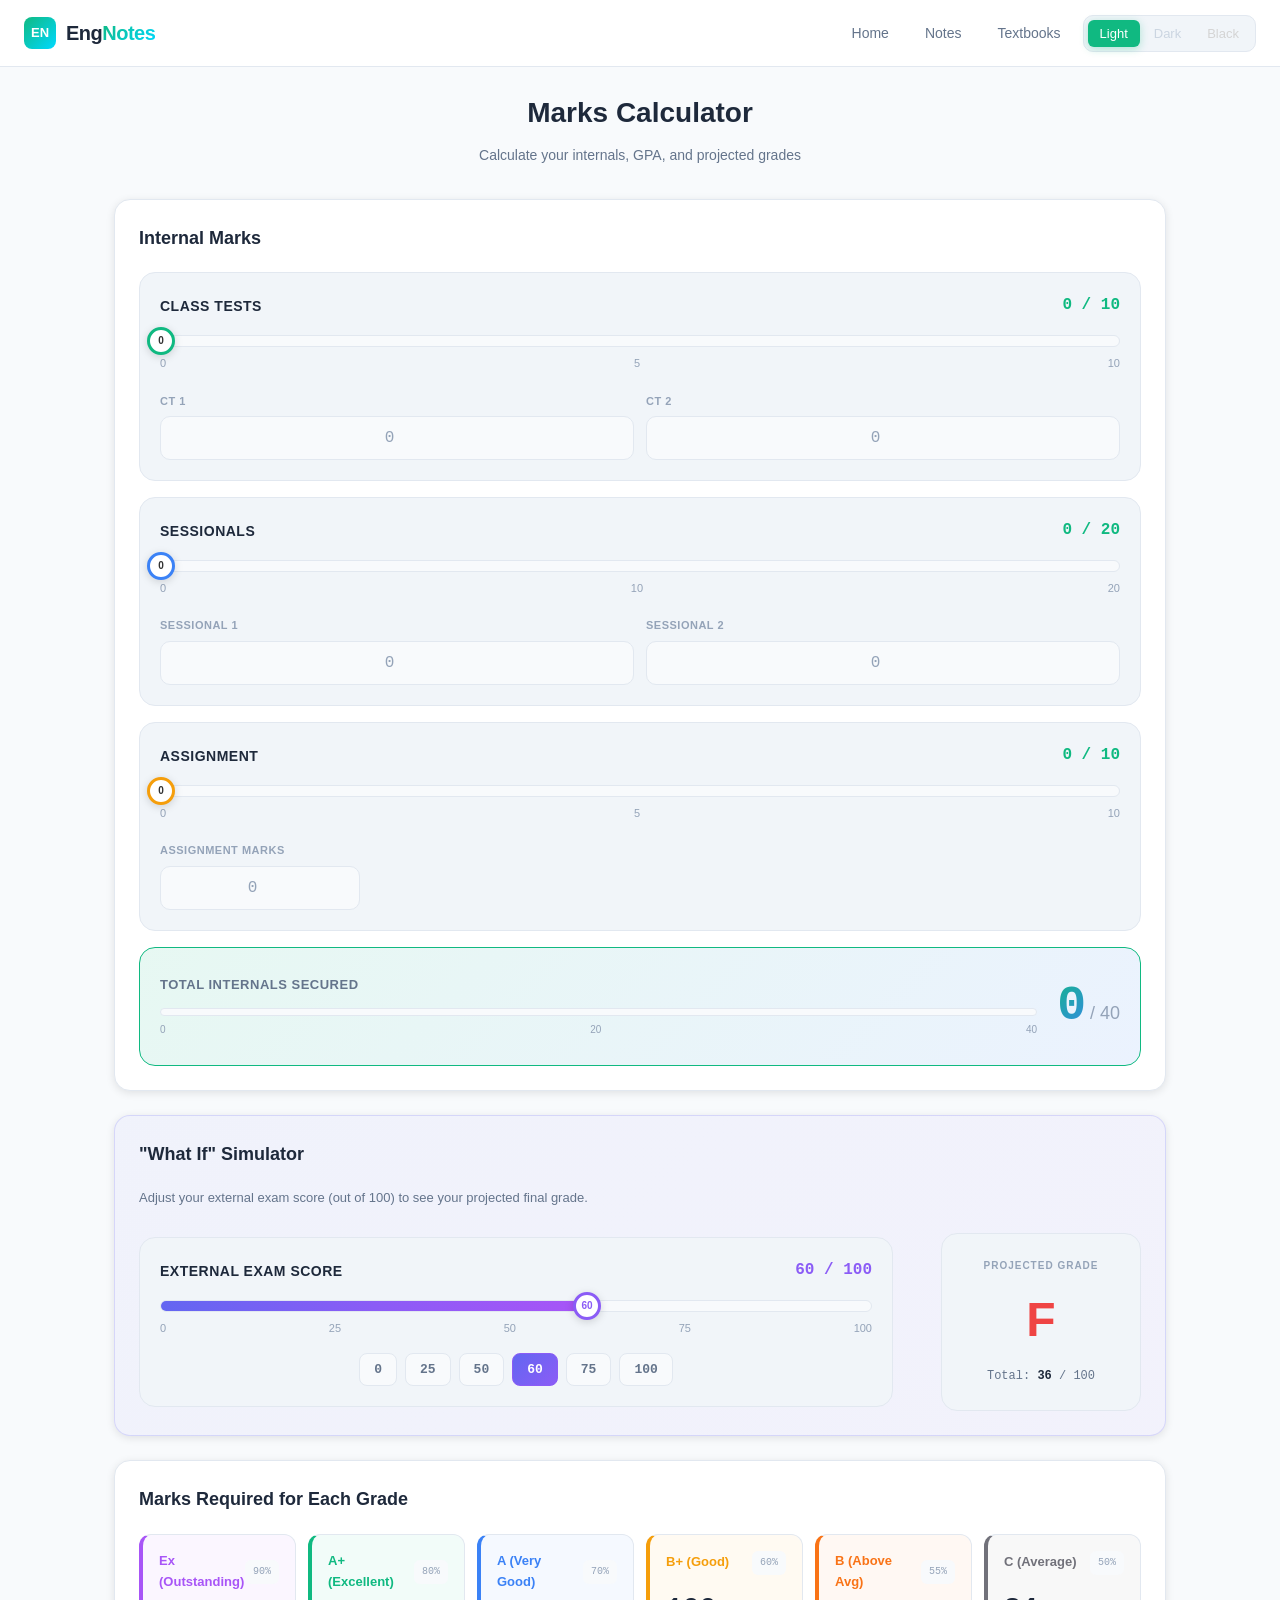
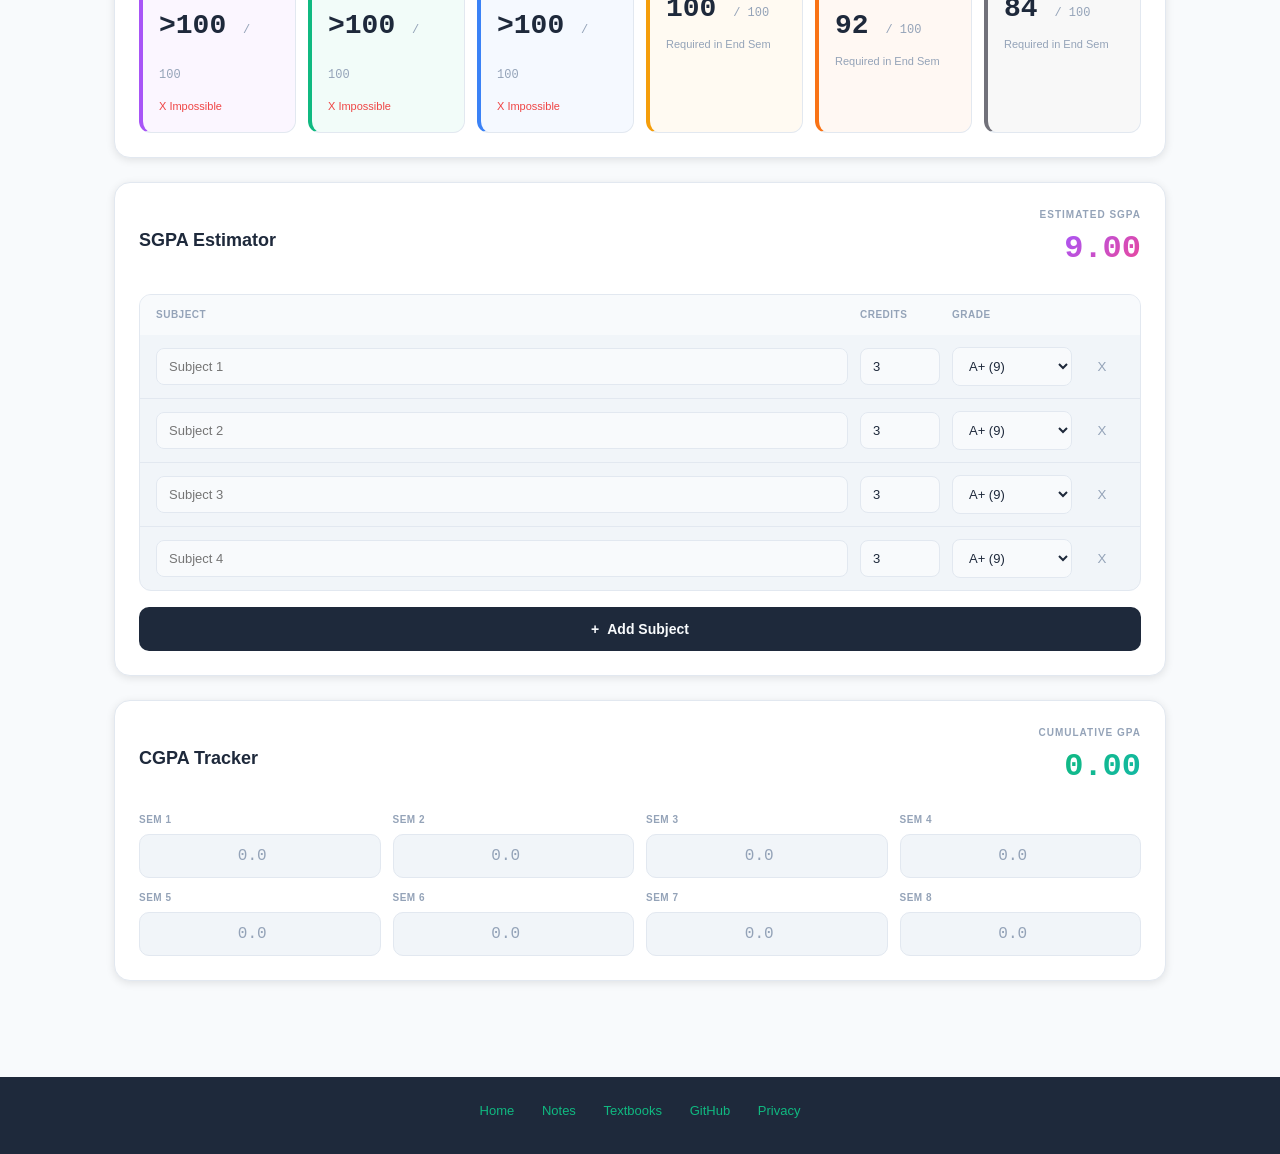
==== commit 5111c713: "Add files via upload" ====
--- a/calculator.html
+++ b/calculator.html
@@ -315,11 +315,13 @@
       <a href="index.html" class="footer-link">Home</a>
       <a href="notes.html" class="footer-link">Notes</a>
       <a href="textbooks.html" class="footer-link">Textbooks</a>
-      <a href="#" target="_blank" class="footer-link">GitHub</a>
+      <a href="https://github.com/abhinavdatta" target="_blank" class="footer-link">GitHub</a>
+      <a href="privacy.html" class="footer-link">Privacy</a>
     </div>
   </footer>
 
   <!-- JavaScript -->
+  <script src="js/config.js"></script>
   <script src="js/theme-manager.js"></script>
   <script src="js/calculator.js"></script>
 </body>
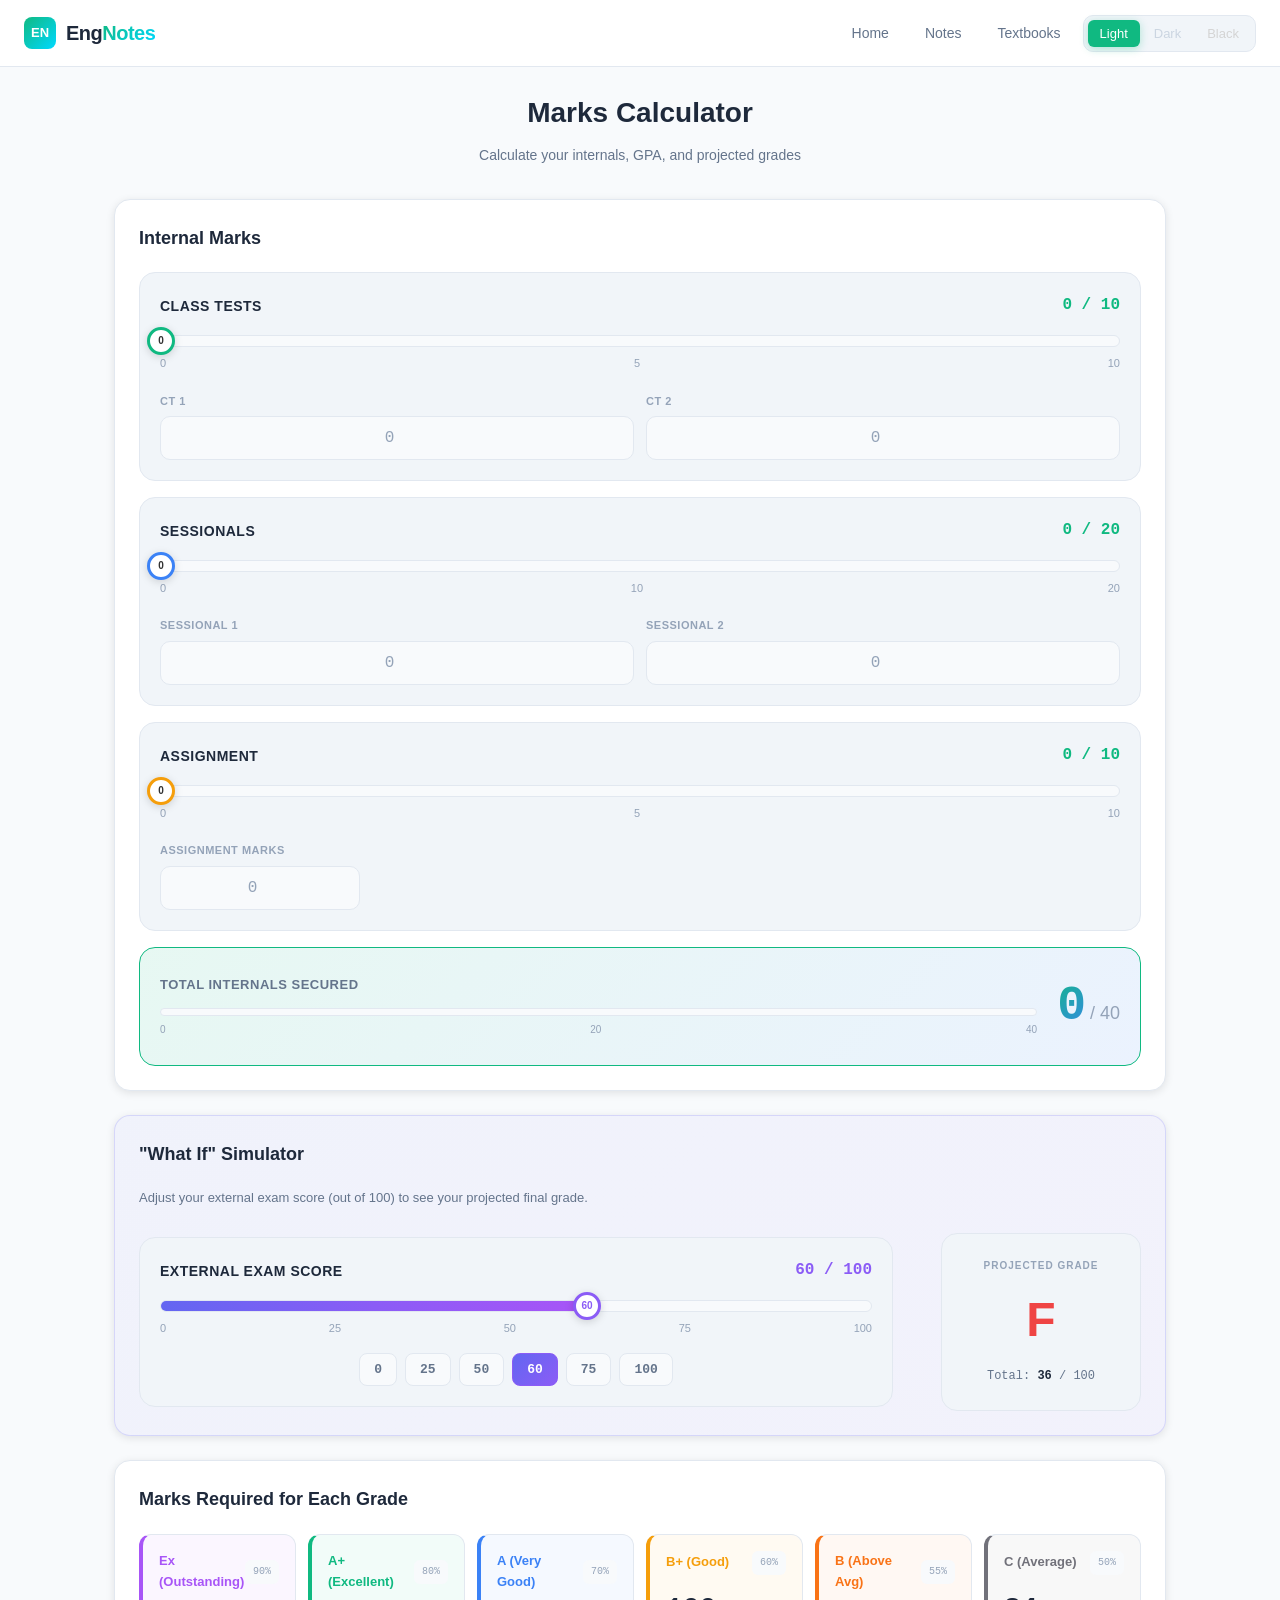
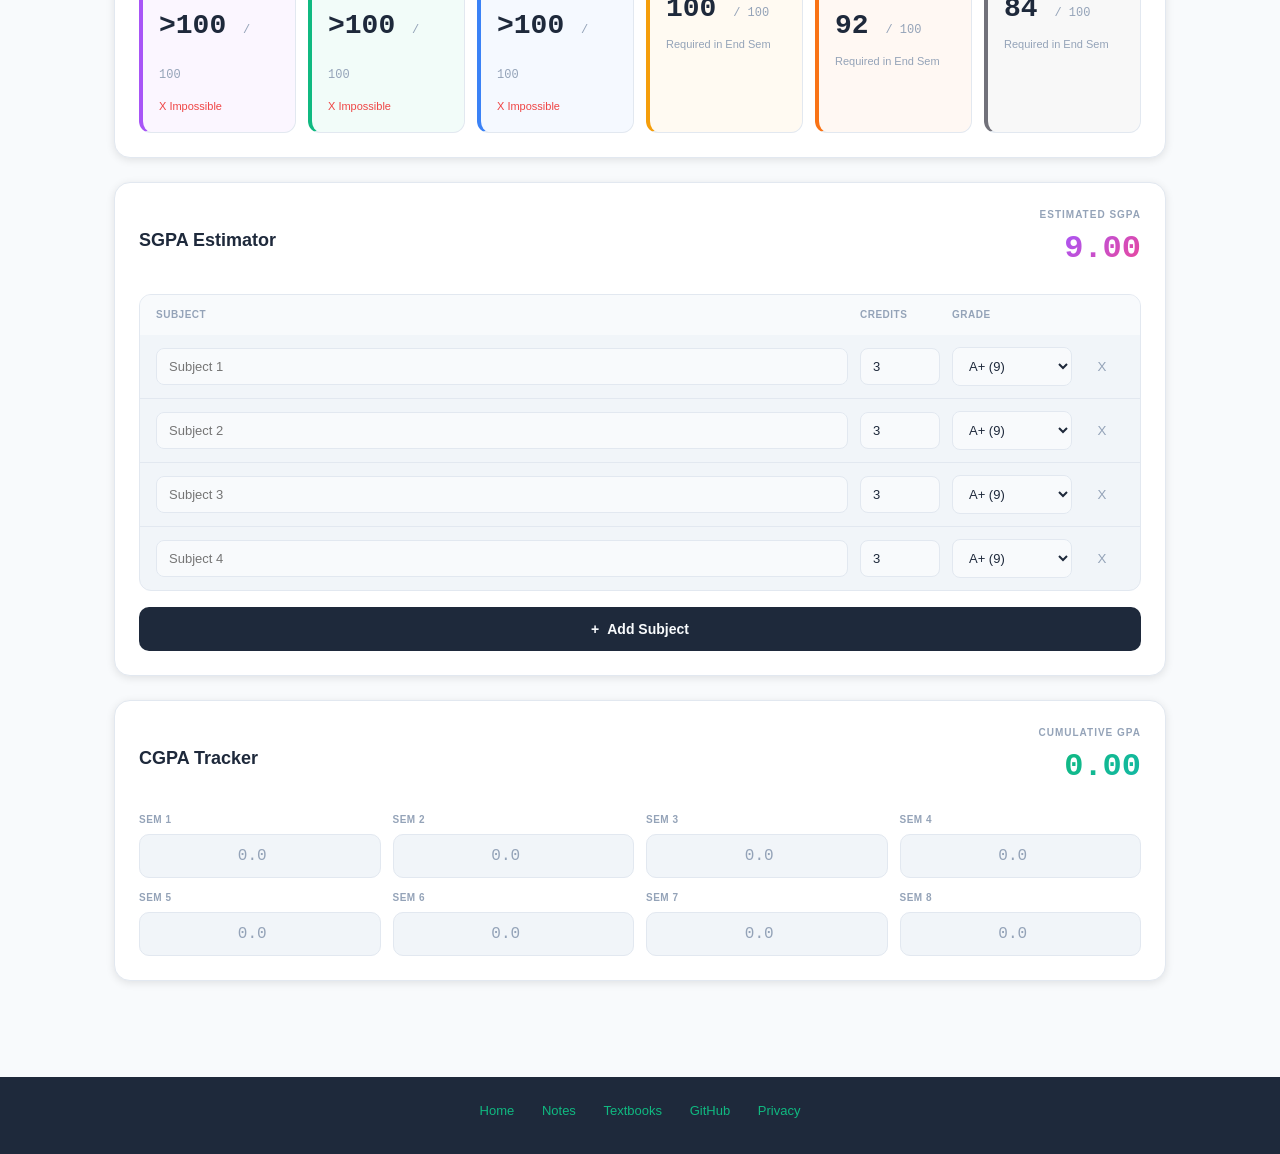
==== commit 40c62fae: "Add files via upload" ====
--- a/calculator.html
+++ b/calculator.html
@@ -3,12 +3,39 @@
 <head>
   <meta charset="UTF-8">
   <meta name="viewport" content="width=device-width, initial-scale=1.0">
-  <title>Calculator - EngNotes</title>
+  
+  <!-- SEO Meta Tags -->
+  <title>GPA & CGPA Calculator | EngNotes</title>
+  <meta name="description" content="Calculate your engineering internal marks, GPA, and CGPA with our easy-to-use calculator. Project your final grades with the "What If" simulator.">
+  <meta name="keywords" content="GPA calculator, CGPA calculator, internal marks calculator, engineering students, grade calculator, semester grades, projected grades">
+  <meta name="author" content="EngNotes">
+  <meta name="robots" content="index, follow">
+  <link rel="canonical" href="https://enginotes.pages.dev/calculator.html">
+  
+  <!-- Open Graph Tags -->
+  <meta property="og:title" content="GPA & CGPA Calculator | EngNotes">
+  <meta property="og:description" content="Calculate your engineering internal marks, GPA, and CGPA with our easy-to-use calculator.">
+  <meta property="og:type" content="website">
+  <meta property="og:url" content="https://enginotes.pages.dev/calculator.html">
+  <meta property="og:image" content="https://enginotes.pages.dev/og-image.png">
+  <meta property="og:site_name" content="EngNotes">
+  <meta property="og:locale" content="en_US">
+  
+  <!-- Twitter Card Tags -->
+  <meta name="twitter:card" content="summary_large_image">
+  <meta name="twitter:title" content="GPA & CGPA Calculator | EngNotes">
+  <meta name="twitter:description" content="Calculate your engineering internal marks, GPA, and CGPA with our easy-to-use calculator.">
+  <meta name="twitter:image" content="https://enginotes.pages.dev/og-image.png">
+  
+  <!-- Favicon -->
   <link rel="icon" href="data:image/svg+xml,<svg xmlns='http://www.w3.org/2000/svg' viewBox='0 0 100 100'><text y='.9em' font-size='90' fill='%23a855f7'>C</text></svg>">
   
   <!-- CSS: themes.css must load first -->
   <link rel="stylesheet" href="css/themes.css">
-  <link rel="stylesheet" href="css/common.css">
+  <link rel="stylesheet" href="css/base.css">
+  <link rel="stylesheet" href="css/layout.css">
+  <link rel="stylesheet" href="css/components.css">
+  <link rel="stylesheet" href="css/utilities.css">
   <link rel="stylesheet" href="css/calculator.css">
   <link rel="stylesheet" href="css/cookie-consent.css">
 </head>
@@ -321,6 +348,8 @@
   </footer>
 
   <!-- JavaScript -->
+  <!-- logger.js for debug logging utility (MUST load first) -->
+  <script src="js/logger.js"></script>
   <script src="js/config.js"></script>
   <script src="js/theme-manager.js"></script>
   <script src="js/calculator.js"></script>
--- a/css/themes.css
+++ b/css/themes.css
@@ -31,17 +31,27 @@
   --bg-primary: #f8fafc;      /* Main page background */
   --bg-secondary: #ffffff;     /* Cards, tables background */
   --bg-tertiary: #f1f5f9;      /* Hover states, section backgrounds */
-  
+
   /* Text Colors */
   --text-primary: #1e293b;     /* Main text color */
   --text-secondary: #64748b;   /* Secondary text, descriptions */
   --text-muted: #94a3b8;       /* Muted text, placeholders */
-  
+
   /* Border & Accent Colors */
   --border-color: #e2e8f0;     /* Border color for cards, dividers */
   --accent-color: #10b981;     /* Primary accent (green for notes) */
   --accent-hover: #059669;     /* Accent color on hover */
-  
+
+  /* Department Colors (Light Theme) */
+  --dept-cse-color: #22c55e;   /* Computer Science - Green */
+  --dept-ece-color: #f97316;   /* Electronics - Orange */
+  --dept-eee-color: #eab308;   /* Electrical - Yellow */
+  --dept-aids-color: #ec4899;  /* AI & Data Science - Pink */
+  --dept-it-color: #a855f7;    /* Information Technology - Purple */
+  --dept-me-color: #06b6d4;    /* Mechanical - Cyan */
+  --dept-ce-color: #3b82f6;    /* Civil - Blue */
+  --dept-eie-color: #ef4444;   /* Instrumentation - Red */
+
   /* Component-specific Colors */
   --header-bg: #ffffff;        /* Header background */
   --hero-gradient-start: #10b981;  /* Hero section gradient start */
@@ -63,17 +73,27 @@
   --bg-primary: #1e293b;       /* Dark slate background */
   --bg-secondary: #334155;     /* Cards, tables background */
   --bg-tertiary: #475569;      /* Hover states, section backgrounds */
-  
+
   /* Text Colors */
   --text-primary: #f1f5f9;     /* Light text for dark background */
   --text-secondary: #cbd5e1;   /* Secondary text */
   --text-muted: #94a3b8;       /* Muted text */
-  
+
   /* Border & Accent Colors */
   --border-color: #475569;     /* Visible borders on dark */
   --accent-color: #34d399;     /* Brighter accent for dark mode */
   --accent-hover: #10b981;     /* Accent on hover */
-  
+
+  /* Department Colors (Dark Theme - Brighter for visibility) */
+  --dept-cse-color: #4ade80;   /* Computer Science - Green */
+  --dept-ece-color: #fb923c;   /* Electronics - Orange */
+  --dept-eee-color: #facc15;   /* Electrical - Yellow */
+  --dept-aids-color: #f472b6;  /* AI & Data Science - Pink */
+  --dept-it-color: #c084fc;    /* Information Technology - Purple */
+  --dept-me-color: #22d3ee;    /* Mechanical - Cyan */
+  --dept-ce-color: #60a5fa;    /* Civil - Blue */
+  --dept-eie-color: #f87171;   /* Instrumentation - Red */
+
   /* Component-specific Colors */
   --header-bg: #0f172a;        /* Darker header */
   --hero-gradient-start: #059669;
@@ -96,17 +116,27 @@
   --bg-primary: #000000;       /* Pure black - key for AMOLED */
   --bg-secondary: #0a0a0a;     /* Near black for cards */
   --bg-tertiary: #171717;      /* Slightly lighter for contrast */
-  
+
   /* Text Colors */
   --text-primary: #ffffff;     /* Pure white text */
   --text-secondary: #d4d4d4;   /* Slightly dimmed secondary */
   --text-muted: #737373;       /* Gray muted text */
-  
+
   /* Border & Accent Colors */
   --border-color: #262626;     /* Visible borders on black */
   --accent-color: #4ade80;     /* Bright green accent */
   --accent-hover: #22c55e;     /* Accent on hover */
-  
+
+  /* Department Colors (Pure Black Theme - Brightest for high contrast) */
+  --dept-cse-color: #4ade80;   /* Computer Science - Green */
+  --dept-ece-color: #fb923c;   /* Electronics - Orange */
+  --dept-eee-color: #facc15;   /* Electrical - Yellow */
+  --dept-aids-color: #f472b6;  /* AI & Data Science - Pink */
+  --dept-it-color: #c084fc;    /* Information Technology - Purple */
+  --dept-me-color: #22d3ee;    /* Mechanical - Cyan */
+  --dept-ce-color: #60a5fa;    /* Civil - Blue */
+  --dept-eie-color: #f87171;   /* Instrumentation - Red */
+
   /* Component-specific Colors */
   --header-bg: #000000;
   --hero-gradient-start: #166534;
--- a/css/base.css
+++ b/css/base.css
@@ -0,0 +1,36 @@
+/**
+ * ============================================================
+ * BASE.CSS - Base Styles - Reset, Typography
+ * ============================================================
+ * 
+ * This file contains styles that are shared across:
+ * - notes.html (Class Resources page)
+ * - textbooks.html (Textbooks page)
+ * - index.html (Home page)
+ * 
+ * Fully responsive - works on all screen sizes
+ * ============================================================
+ */
+
+/* ============================================================
+   CSS RESET AND BASE STYLES
+   ============================================================ */
+* {
+  margin: 0;
+  padding: 0;
+  box-sizing: border-box;
+}
+
+html {
+  font-size: 16px;
+  -webkit-text-size-adjust: 100%;
+}
+
+body {
+  font-family: 'Segoe UI', Tahoma, Geneva, Verdana, sans-serif;
+  background: var(--bg-primary);
+  color: var(--text-primary);
+  min-height: 100vh;
+  line-height: 1.6;
+  overflow-x: hidden;
+}
--- a/css/layout.css
+++ b/css/layout.css
@@ -0,0 +1,384 @@
+/**
+ * ===========================================================
+ * LAYOUT.CSS - Page Layout Structures
+ * ===========================================================
+ * Contains: Navbar, Footer, Breadcrumb, Department Links
+ * ===========================================================
+ */
+
+/* ============================================================
+   MODERN NAVIGATION BAR
+   ============================================================ */
+.navbar {
+  position: sticky;
+  top: 0;
+  z-index: 100;
+  padding: 14px 24px;
+  display: flex;
+  justify-content: space-between;
+  align-items: center;
+  background: var(--header-bg);
+  border-bottom: 1px solid var(--border-color);
+  width: 100%;
+  left: 0;
+  right: 0;
+}
+
+/* Logo */
+.navbar-brand {
+  display: flex;
+  align-items: center;
+  gap: 10px;
+  text-decoration: none;
+}
+
+.navbar-brand .brand-icon {
+  width: 32px;
+  height: 32px;
+  display: flex;
+  align-items: center;
+  justify-content: center;
+  font-size: 13px;
+  font-weight: 700;
+  border-radius: 8px;
+  background: linear-gradient(135deg, var(--accent-color), #00d9ff);
+  color: #fff;
+}
+
+.navbar-brand .brand-text {
+  font-size: 20px;
+  font-weight: 700;
+  color: var(--text-primary);
+  letter-spacing: -0.5px;
+}
+
+.navbar-brand .brand-text span {
+  background: linear-gradient(135deg, var(--accent-color), #00d9ff);
+  -webkit-background-clip: text;
+  -webkit-text-fill-color: transparent;
+  background-clip: text;
+}
+
+/* Navigation Menu */
+.navbar-menu {
+  display: flex;
+  align-items: center;
+  gap: 8px;
+}
+
+.navbar-link {
+  color: var(--text-secondary);
+  text-decoration: none;
+  font-size: 14px;
+  font-weight: 500;
+  padding: 8px 14px;
+  border-radius: 8px;
+  transition: all 0.2s ease;
+}
+
+.navbar-link:hover {
+  color: var(--text-primary);
+  background: var(--bg-tertiary);
+}
+
+/* Action buttons in navbar */
+.navbar-actions {
+  display: flex;
+  align-items: center;
+  gap: 12px;
+}
+
+/* Theme Switcher - Compact Pill Design */
+.theme-switcher {
+  display: flex;
+  background: var(--bg-tertiary);
+  border-radius: 10px;
+  padding: 4px;
+  gap: 2px;
+  border: 1px solid var(--border-color);
+}
+
+.theme-switch-btn {
+  background: transparent;
+  border: none;
+  padding: 6px 12px;
+  font-size: 13px;
+  border-radius: 6px;
+  cursor: pointer;
+  transition: all 0.2s ease;
+  color: var(--text-secondary);
+  white-space: nowrap;
+}
+
+.theme-switch-btn:hover {
+  background: var(--bg-secondary);
+  color: var(--text-primary);
+}
+
+.theme-switch-btn.active {
+  background: var(--accent-color);
+  color: #fff;
+  box-shadow: 0 2px 8px rgba(16, 185, 129, 0.3);
+}
+
+/* Navigation buttons */
+.nav-btn {
+  background: var(--bg-tertiary);
+  color: var(--text-primary);
+  border: 1px solid var(--border-color);
+  padding: 8px 16px;
+  font-size: 13px;
+  font-weight: 500;
+  border-radius: 8px;
+  cursor: pointer;
+  transition: all 0.2s ease;
+  display: inline-flex;
+  align-items: center;
+  gap: 6px;
+  text-decoration: none;
+}
+
+.nav-btn:hover {
+  background: var(--accent-color);
+  color: #fff;
+  border-color: var(--accent-color);
+}
+
+.nav-btn.primary {
+  background: var(--accent-color);
+  color: #fff;
+  border-color: var(--accent-color);
+}
+
+.nav-btn.primary:hover {
+  background: var(--accent-hover);
+}
+
+/* Breadcrumb in navbar */
+.navbar-breadcrumb {
+  font-size: 13px;
+  color: var(--text-secondary);
+  display: flex;
+  align-items: center;
+  gap: 6px;
+}
+
+.navbar-breadcrumb a {
+  color: var(--accent-color);
+  text-decoration: none;
+}
+
+.navbar-breadcrumb a:hover {
+  text-decoration: underline;
+}
+
+.navbar-breadcrumb .separator {
+  color: var(--text-muted);
+}
+
+/* Mobile Menu Toggle */
+.mobile-menu-toggle {
+  display: none;
+  background: transparent;
+  border: 1px solid var(--border-color);
+  color: var(--text-primary);
+  font-size: 20px;
+  cursor: pointer;
+  padding: 8px 12px;
+  border-radius: 8px;
+}
+
+/* Department quick links */
+.dept-links {
+  padding: 12px 24px;
+  display: flex;
+  flex-wrap: wrap;
+  gap: 8px;
+  align-items: center;
+  background: var(--bg-secondary);
+  border-bottom: 1px solid var(--border-color);
+}
+
+.dept-btn {
+  border: 1px solid var(--border-color);
+  padding: 6px 14px;
+  font-size: 12px;
+  font-weight: 500;
+  background: var(--bg-tertiary);
+  color: var(--text-secondary);
+  border-radius: 20px;
+  transition: all 0.2s;
+  cursor: pointer;
+}
+
+.dept-btn:hover {
+  border-color: var(--accent-color);
+  color: var(--accent-color);
+}
+
+.dept-btn.active {
+  background: var(--accent-color);
+  color: #fff;
+  border-color: var(--accent-color);
+}
+
+/* ============================================================
+   BUTTON STYLES
+   ============================================================ */
+.home-btn {
+  background: var(--accent-color);
+  color: #fff;
+  border: none;
+  padding: 10px 20px;
+  font-size: 14px;
+  font-weight: 500;
+  border-radius: 8px;
+  transition: all 0.2s;
+  cursor: pointer;
+}
+
+.home-btn:hover {
+  background: var(--accent-hover);
+  transform: translateY(-1px);
+}
+
+.view-btn {
+  background: var(--accent-color);
+  color: #fff;
+  border: none;
+  padding: 8px 18px;
+  font-size: 13px;
+  font-weight: 500;
+  border-radius: 6px;
+  cursor: pointer;
+  transition: all 0.2s;
+}
+
+.view-btn:hover {
+  background: var(--accent-hover);
+}
+
+.open-btn {
+  background: #10b981;
+  color: #fff;
+  border: none;
+  padding: 6px 14px;
+  font-size: 12px;
+  font-weight: 500;
+  border-radius: 6px;
+  cursor: pointer;
+  transition: all 0.2s;
+}
+
+.open-btn:hover {
+  background: #059669;
+}
+
+.view-green-btn,
+.view-blue-btn {
+  background: var(--accent-color);
+  color: #fff;
+  border: none;
+  padding: 6px 14px;
+  font-size: 12px;
+  font-weight: 500;
+  border-radius: 6px;
+  cursor: pointer;
+  transition: all 0.2s;
+}
+
+.view-green-btn:hover,
+.view-blue-btn:hover {
+  background: var(--accent-hover);
+}
+
+
+/* ============================================================
+   FOOTER
+   ============================================================ */
+.footer {
+  background: var(--footer-bg);
+  color: var(--text-muted);
+  padding: 24px;
+  text-align: center;
+  margin-top: 48px;
+}
+
+.footer a {
+  color: var(--accent-color);
+  text-decoration: none;
+}
+
+.footer a:hover {
+  text-decoration: underline;
+}
+
+.footer-links {
+  font-size: 13px;
+  margin-bottom: 8px;
+}
+
+.footer-links a {
+  margin: 0 12px;
+}
+
+/* ============================================================
+   HOME-BUTTON (Back button styles)
+   ============================================================ */
+.home-btn {
+  background: var(--accent-color);
+  color: #fff;
+  border: none;
+  padding: 10px 20px;
+  font-size: 14px;
+  font-weight: 500;
+  border-radius: 8px;
+  transition: all 0.2s;
+  cursor: pointer;
+}
+
+.home-btn:hover {
+  background: var(--accent-hover);
+  transform: translateY(-1px);
+}
+
+/* ============================================================
+   DEPARTMENT BUTTONS (Quick links)
+   ============================================================ */
+.dept-btn {
+  background: var(--bg-tertiary);
+  color: var(--text-primary);
+  border: 1px solid var(--border-color);
+  padding: 8px 14px;
+  font-size: 13px;
+  font-weight: 500;
+  border-radius: 6px;
+  cursor: pointer;
+  transition: all 0.2s;
+  white-space: nowrap;
+}
+
+.dept-btn:hover {
+  background: var(--accent-color);
+  color: #fff;
+  border-color: var(--accent-color);
+}
+
+.dept-btn.active {
+  background: var(--accent-color);
+  color: #fff;
+  border-color: var(--accent-color);
+}
+
+.dept-links {
+  display: flex;
+  flex-wrap: wrap;
+  gap: 8px;
+  justify-content: center;
+  padding: 16px 24px;
+  background: var(--bg-secondary);
+  border-bottom: 1px solid var(--border-color);
+  position: sticky;
+  top: 68px;
+  z-index: 90;
+}
--- a/css/components.css
+++ b/css/components.css
@@ -0,0 +1,730 @@
+/**
+ * ===========================================================
+ * COMPONENTS.CSS - Reusable UI Components
+ * ===========================================================
+ * Contains: Buttons, Cards, Modals, Tables, Loading States
+ * ===========================================================
+ */
+
+/* ============================================================
+   OLD HEADER STYLES (Kept for backward compatibility)
+   ============================================================ */
+.header {
+  background: var(--header-bg);
+  border-bottom: 1px solid var(--border-color);
+  padding: 16px 24px;
+  position: sticky;
+  top: 0;
+  z-index: 100;
+}
+
+.header-inner {
+  max-width: 1100px;
+  margin: 0 auto;
+}
+
+.header-top {
+  display: flex;
+  justify-content: space-between;
+  align-items: center;
+  flex-wrap: wrap;
+  gap: 12px;
+}
+
+/* Logo styling */
+.logo {
+  font-size: 20px;
+  font-weight: 700;
+}
+
+.logo a {
+  color: var(--accent-color);
+  text-decoration: none;
+}
+
+.logo a:hover {
+  text-decoration: underline;
+}
+
+/* Breadcrumb navigation */
+.breadcrumb {
+  font-size: 13px;
+  color: var(--text-secondary);
+  overflow: hidden;
+  text-overflow: ellipsis;
+  white-space: nowrap;
+  max-width: 300px;
+}
+
+.breadcrumb a {
+  color: var(--accent-color);
+  text-decoration: none;
+}
+
+.breadcrumb a:hover {
+  text-decoration: underline;
+}
+
+/* ============================================================
+   THEME TOGGLE STYLES
+   ============================================================ */
+.theme-toggle {
+  display: flex;
+  align-items: center;
+  gap: 8px;
+}
+
+.theme-btn {
+  background: var(--bg-tertiary);
+  border: 1px solid var(--border-color);
+  color: var(--text-primary);
+  padding: 8px 12px;
+  font-size: 12px;
+  border-radius: 6px;
+  cursor: pointer;
+  transition: all 0.2s;
+  display: flex;
+  align-items: center;
+  gap: 6px;
+}
+
+.theme-btn:hover {
+  background: var(--accent-color);
+  color: #fff;
+  border-color: var(--accent-color);
+}
+
+.theme-btn.active {
+  background: var(--accent-color);
+  color: #fff;
+  border-color: var(--accent-color);
+}
+
+/* ============================================================
+   TABLE STYLES
+   ============================================================ */
+.table-container {
+  background: var(--bg-secondary);
+  border-radius: 12px;
+  box-shadow: 0 1px 3px var(--card-shadow);
+  overflow-x: auto;
+  -webkit-overflow-scrolling: touch;
+}
+
+table {
+  border-collapse: collapse;
+  width: 100%;
+  min-width: 500px;
+}
+
+th, td {
+  padding: 14px 16px;
+  text-align: left;
+}
+
+th {
+  background: var(--bg-tertiary);
+  font-weight: 600;
+  font-size: 13px;
+  color: var(--text-secondary);
+  text-transform: uppercase;
+  letter-spacing: 0.5px;
+}
+
+tr {
+  border-bottom: 1px solid var(--border-color);
+}
+
+tr:last-child {
+  border-bottom: none;
+}
+
+tr:hover {
+  background: var(--bg-tertiary);
+}
+
+/* Badge for codes/types */
+.code-badge {
+  background: var(--accent-color);
+  color: #fff;
+  padding: 4px 10px;
+  font-size: 11px;
+  font-weight: 600;
+  border-radius: 4px;
+  white-space: nowrap;
+}
+
+/* Subject badge */
+.subject-badge {
+  background: var(--accent-color);
+  color: #fff;
+  padding: 4px 12px;
+  font-size: 12px;
+  font-weight: 600;
+  border-radius: 4px;
+}
+
+/* ============================================================
+   LOADING AND STATE STYLES
+   ============================================================ */
+.loading {
+  text-align: center;
+  padding: 48px;
+  background: var(--bg-secondary);
+  border-radius: 12px;
+}
+
+.loading-spinner {
+  display: inline-block;
+  width: 32px;
+  height: 32px;
+  border: 3px solid var(--border-color);
+  border-top-color: var(--accent-color);
+  border-radius: 50%;
+  animation: spin 1s linear infinite;
+}
+
+@keyframes spin {
+  to {
+    transform: rotate(360deg);
+  }
+}
+
+.no-data {
+  text-align: center;
+  padding: 48px;
+  background: var(--bg-tertiary);
+  border-radius: 12px;
+  color: var(--text-secondary);
+}
+
+/* ============================================================
+   MODAL STYLES
+   ============================================================ */
+.modal-overlay {
+  position: fixed;
+  top: 0;
+  left: 0;
+  right: 0;
+  bottom: 0;
+  background: var(--overlay-bg);
+  z-index: 9999;
+  display: flex;
+  flex-direction: column;
+}
+
+.modal-header {
+  background: var(--modal-bg);
+  color: #fff;
+  padding: 16px 24px;
+  display: flex;
+  justify-content: space-between;
+  align-items: center;
+  flex-wrap: wrap;
+  gap: 12px;
+}
+
+.modal-title {
+  font-size: 15px;
+  font-weight: 500;
+}
+
+.modal-type {
+  background: var(--accent-color);
+  padding: 4px 10px;
+  font-size: 11px;
+  font-weight: 600;
+  border-radius: 4px;
+  margin-left: 10px;
+}
+
+.modal-open-btn {
+  background: var(--accent-color);
+  color: #fff;
+  border: none;
+  padding: 10px 20px;
+  font-size: 13px;
+  font-weight: 500;
+  border-radius: 6px;
+  cursor: pointer;
+  margin-right: 10px;
+  transition: all 0.2s;
+}
+
+.modal-open-btn:hover {
+  background: var(--accent-hover);
+}
+
+.modal-close-btn {
+  background: #ef4444;
+  color: #fff;
+  border: none;
+  padding: 10px 20px;
+  font-size: 13px;
+  font-weight: 500;
+  border-radius: 6px;
+  cursor: pointer;
+  transition: all 0.2s;
+}
+
+.modal-close-btn:hover {
+  background: #dc2626;
+}
+
+.modal-body {
+  flex: 1;
+  background: #334155;
+}
+
+.modal-body iframe {
+  width: 100%;
+  height: 100%;
+  border: none;
+}
+
+.modal-footer {
+  background: var(--bg-tertiary);
+  padding: 10px 24px;
+  font-size: 12px;
+  color: var(--text-secondary);
+  text-align: center;
+}
+
+/* ============================================================
+   UTILITY CLASSES
+   ============================================================ */
+.hidden {
+  display: none !important;
+}
+
+.main {
+  max-width: 1100px;
+  margin: 0 auto;
+  padding: 24px;
+}
+
+.section-title {
+  font-size: 18px;
+  font-weight: 600;
+  color: var(--text-primary);
+  margin-bottom: 16px;
+  padding-bottom: 8px;
+  border-bottom: 2px solid var(--accent-color);
+  display: inline-block;
+}
+
+/* ============================================================
+   UNIT AND FOLDER CARD STYLES
+   ============================================================ */
+.unit-cards {
+  display: grid;
+  grid-template-columns: repeat(auto-fill, minmax(140px, 1fr));
+  gap: 16px;
+  margin-top: 8px;
+}
+
+.unit-card {
+  background: var(--bg-secondary);
+  border: 1px solid var(--border-color);
+  border-radius: 12px;
+  padding: 20px 16px;
+  text-align: center;
+  cursor: pointer;
+  transition: all 0.2s;
+}
+
+.unit-card:hover {
+  border-color: var(--accent-color);
+  transform: translateY(-2px);
+  box-shadow: 0 4px 12px var(--card-shadow);
+}
+
+.unit-card-number {
+  font-size: 32px;
+  font-weight: 700;
+  color: var(--accent-color);
+  margin-bottom: 8px;
+}
+
+.unit-card-icon {
+  font-size: 36px;
+  margin-bottom: 8px;
+}
+
+.unit-card-name {
+  font-size: 14px;
+  font-weight: 500;
+  color: var(--text-primary);
+  line-height: 1.3;
+  word-break: break-word;
+}
+
+.unit-card-type {
+  font-size: 11px;
+  color: var(--text-muted);
+  margin-top: 6px;
+  text-transform: uppercase;
+  letter-spacing: 0.5px;
+}
+
+/* Folder card specific */
+.folder-card {
+  border-left: 4px solid var(--accent-color);
+}
+
+/* ============================================================
+   CONTRIBUTE / SEND NOTES BUTTON
+   ============================================================ */
+.contribute-fab {
+  position: fixed;
+  bottom: 80px;
+  right: 20px;
+  z-index: 100;
+}
+
+.contribute-btn {
+  background: linear-gradient(135deg, #10b981 0%, #059669 100%);
+  color: #fff;
+  border: none;
+  padding: 12px 20px;
+  font-size: 13px;
+  font-weight: 600;
+  border-radius: 25px;
+  cursor: pointer;
+  box-shadow: 0 4px 15px rgba(16, 185, 129, 0.4);
+  transition: all 0.3s;
+  display: flex;
+  align-items: center;
+  gap: 8px;
+  text-decoration: none;
+}
+
+.contribute-btn:hover {
+  transform: translateY(-2px);
+  box-shadow: 0 6px 20px rgba(16, 185, 129, 0.5);
+}
+
+.contribute-btn:active {
+  transform: scale(0.98);
+}
+
+/* Contribute section in content */
+.contribute-section {
+  background: linear-gradient(135deg, var(--bg-secondary) 0%, var(--bg-tertiary) 100%);
+  border: 2px dashed var(--accent-color);
+  border-radius: 12px;
+  padding: 20px;
+  text-align: center;
+  margin-top: 24px;
+}
+
+.contribute-section h3 {
+  font-size: 16px;
+  color: var(--text-primary);
+  margin-bottom: 8px;
+}
+
+.contribute-section p {
+  font-size: 13px;
+  color: var(--text-secondary);
+  margin-bottom: 12px;
+}
+
+.contribute-section .email-link {
+  display: inline-flex;
+  align-items: center;
+  gap: 8px;
+  background: var(--accent-color);
+  color: #fff;
+  padding: 10px 20px;
+  border-radius: 8px;
+  text-decoration: none;
+  font-size: 13px;
+  font-weight: 500;
+  transition: all 0.2s;
+}
+
+.contribute-section .email-link:hover {
+  background: var(--accent-hover);
+  transform: translateY(-1px);
+}
+
+/* Mobile contribute button */
+@media (max-width: 768px) {
+  .contribute-fab {
+    bottom: 70px;
+    right: 12px;
+  }
+  
+  .contribute-btn {
+    padding: 10px 16px;
+    font-size: 12px;
+    border-radius: 20px;
+  }
+  
+  .contribute-btn .fab-text {
+    display: none; /* Hide text on very small screens, keep icon only */
+  }
+  
+  .contribute-section {
+    padding: 16px;
+    margin-top: 16px;
+  }
+  
+  .contribute-section h3 {
+    font-size: 14px;
+  }
+  
+  .contribute-section p {
+    font-size: 12px;
+  }
+  
+  .contribute-section .email-link {
+    padding: 8px 16px;
+    font-size: 12px;
+  }
+}
+
+@media (max-width: 480px) {
+  .contribute-fab {
+    bottom: 60px;
+    right: 10px;
+  }
+  
+  .contribute-btn {
+    padding: 8px 12px;
+    font-size: 11px;
+    border-radius: 50%;
+    width: 48px;
+    height: 48px;
+    justify-content: center;
+  }
+  
+  .contribute-section {
+    padding: 12px;
+    margin-top: 12px;
+  }
+  
+  .contribute-section h3 {
+    font-size: 13px;
+  }
+  
+  .contribute-section p {
+    font-size: 11px;
+    margin-bottom: 10px;
+  }
+}
+
+/* ============================================================
+   FILE CARD STYLES (Mobile-friendly alternative to tables)
+   ============================================================ */
+.file-cards {
+  display: none;
+}
+
+.file-card {
+  background: var(--bg-secondary);
+  border: 1px solid var(--border-color);
+  border-radius: 12px;
+  padding: 16px;
+  margin-bottom: 12px;
+}
+
+.file-card-header {
+  display: flex;
+  align-items: flex-start;
+  gap: 12px;
+  margin-bottom: 12px;
+}
+
+.file-card-number {
+  background: var(--bg-tertiary);
+  color: var(--text-secondary);
+  width: 28px;
+  height: 28px;
+  border-radius: 50%;
+  display: flex;
+  align-items: center;
+  justify-content: center;
+  font-size: 12px;
+  font-weight: 600;
+  flex-shrink: 0;
+}
+
+.file-card-info {
+  flex: 1;
+  min-width: 0;
+}
+
+.file-card-name {
+  font-weight: 600;
+  color: var(--text-primary);
+  margin-bottom: 4px;
+  word-break: break-word;
+}
+
+.file-card-filename {
+  font-size: 12px;
+  color: var(--text-muted);
+}
+
+.file-card-actions {
+  display: flex;
+  gap: 8px;
+  flex-wrap: wrap;
+}
+
+.file-card-actions button {
+  flex: 1;
+  min-width: 80px;
+}
+
+/* ============================================================
+   RESPONSIVE STYLES - SMALL PHONES
+   ============================================================ */
+@media (max-width: 480px) {
+  html {
+    font-size: 14px;
+  }
+  
+  .navbar {
+    padding: 10px 12px;
+  }
+
+  .navbar-brand .brand-icon {
+    width: 28px;
+    height: 28px;
+    font-size: 11px;
+  }
+
+  .navbar-brand .brand-text {
+    font-size: 14px;
+  }
+
+  .theme-switch-btn {
+    padding: 4px 6px;
+    font-size: 10px;
+  }
+
+  .nav-btn {
+    padding: 6px 10px;
+    font-size: 11px;
+  }
+
+  .header {
+    padding: 8px 10px;
+  }
+  
+  .header-top {
+    gap: 6px;
+  }
+  
+  .logo {
+    font-size: 14px;
+  }
+  
+  .home-btn {
+    padding: 5px 8px;
+    font-size: 10px;
+  }
+  
+  .theme-btn {
+    padding: 3px 6px;
+    font-size: 9px;
+  }
+  
+  .refresh-btn {
+    padding: 4px 8px;
+    font-size: 10px;
+  }
+  
+  .cache-status {
+    font-size: 9px;
+  }
+  
+  .breadcrumb {
+    font-size: 10px;
+  }
+  
+  .main {
+    padding: 10px;
+  }
+  
+  .dept-links {
+    padding: 8px 12px;
+    gap: 4px;
+  }
+  
+  .dept-btn {
+    padding: 3px 8px;
+    font-size: 9px;
+  }
+  
+  .unit-cards {
+    grid-template-columns: repeat(2, 1fr);
+    gap: 8px;
+  }
+  
+  .unit-card {
+    padding: 12px 8px;
+  }
+  
+  .unit-card-number {
+    font-size: 18px;
+  }
+  
+  .unit-card-icon {
+    font-size: 22px;
+  }
+  
+  .unit-card-name {
+    font-size: 10px;
+  }
+  
+  .loading {
+    padding: 24px 12px;
+  }
+  
+  .no-data {
+    padding: 24px 12px;
+    font-size: 13px;
+  }
+  
+  .file-card {
+    padding: 10px;
+  }
+  
+  .file-card-header {
+    gap: 8px;
+    margin-bottom: 10px;
+  }
+  
+  .file-card-number {
+    width: 24px;
+    height: 24px;
+    font-size: 10px;
+  }
+  
+  .file-card-name {
+    font-size: 13px;
+  }
+  
+  .file-card-filename {
+    font-size: 11px;
+  }
+  
+  .file-card-actions {
+    gap: 6px;
+  }
+  
+  .file-card-actions button {
+    padding: 5px 10px;
+    font-size: 10px;
+    min-width: 70px;
+  }
+  
+  .section-title {
+    font-size: 14px;
+  }
+}
+
--- a/css/utilities.css
+++ b/css/utilities.css
@@ -0,0 +1,349 @@
+/**
+ * ===========================================================
+ * UTILITIES.CSS - Helper Classes and Responsive Overrides
+ * ===========================================================
+ * Contains: Utility Classes, Responsive Media Queries
+ * ===========================================================
+ */
+
+/* ============================================================
+   RESPONSIVE STYLES - TABLET
+   ============================================================ */
+@media (max-width: 768px) {
+  .navbar {
+    padding: 12px 16px;
+  }
+
+  .navbar-brand .brand-text {
+    font-size: 16px;
+  }
+
+  .navbar-link {
+    display: none;
+  }
+
+  /* Hide breadcrumb on mobile - it's in the menu */
+  .navbar-breadcrumb {
+    display: none;
+  }
+
+  .mobile-menu-toggle {
+    display: block;
+  }
+
+  .theme-switcher {
+    gap: 1px;
+    padding: 3px;
+  }
+
+  .theme-switch-btn {
+    padding: 5px 8px;
+    font-size: 11px;
+  }
+
+  .navbar-actions .nav-btn span {
+    display: none;
+  }
+
+  .navbar-actions .nav-btn {
+    padding: 8px 10px;
+  }
+
+  .dept-links {
+    padding: 10px 16px;
+    justify-content: flex-start;
+    overflow-x: auto;
+    flex-wrap: nowrap;
+    -webkit-overflow-scrolling: touch;
+    scrollbar-width: none;
+    gap: 6px;
+  }
+
+  .dept-links::-webkit-scrollbar {
+    display: none;
+  }
+
+  .dept-btn {
+    padding: 4px 10px;
+    font-size: 10px;
+    white-space: nowrap;
+    flex-shrink: 0;
+    border-radius: 16px;
+  }
+
+  .header {
+    padding: 10px 12px;
+  }
+  
+  .header-inner {
+    width: 100%;
+  }
+  
+  .header-top {
+    flex-direction: column;
+    align-items: stretch;
+    gap: 8px;
+  }
+  
+  /* Row 1: Logo + Home + Theme */
+  .header-top > div:first-child {
+    display: flex;
+    align-items: center;
+    justify-content: space-between;
+    width: 100%;
+    gap: 8px;
+  }
+  
+  .header-top > div:first-child > *:not(.logo):not(.theme-toggle) {
+    order: -1;
+  }
+  
+  .home-btn {
+    padding: 6px 10px;
+    font-size: 11px;
+  }
+  
+  .logo {
+    font-size: 16px;
+    order: 0;
+    flex: 1;
+    text-align: center;
+  }
+  
+  /* Theme toggle inline with logo row */
+  .theme-toggle {
+    order: 1;
+    width: auto;
+    gap: 4px;
+  }
+  
+  .theme-btn {
+    padding: 4px 8px;
+    font-size: 10px;
+  }
+  
+  /* Row 2: Actions (Back + Refresh) */
+  .header-top > div:last-child {
+    width: 100%;
+    display: flex;
+    align-items: center;
+    gap: 8px;
+    flex-wrap: wrap;
+  }
+  
+  .refresh-btn {
+    padding: 5px 10px;
+    font-size: 11px;
+    order: -1;
+  }
+  
+  .cache-status {
+    font-size: 10px;
+    margin-left: 0;
+  }
+  
+  .breadcrumb {
+    width: 100%;
+    font-size: 11px;
+    max-width: 100%;
+    margin-top: 4px;
+  }
+  
+  .main {
+    padding: 12px;
+  }
+  
+  .unit-cards {
+    grid-template-columns: repeat(2, 1fr);
+    gap: 10px;
+  }
+  
+  .unit-card {
+    padding: 14px 10px;
+  }
+  
+  .unit-card-number {
+    font-size: 22px;
+  }
+  
+  .unit-card-icon {
+    font-size: 26px;
+  }
+  
+  .unit-card-name {
+    font-size: 11px;
+  }
+  
+  .footer {
+    padding: 14px 12px;
+  }
+  
+  .footer-links {
+    display: flex;
+    flex-wrap: wrap;
+    justify-content: center;
+    gap: 4px 12px;
+  }
+  
+  .footer-links a {
+    font-size: 12px;
+  }
+  
+  .modal-header {
+    flex-wrap: wrap;
+    gap: 8px;
+    padding: 10px 12px;
+  }
+  
+  .modal-header > div:first-child {
+    width: 100%;
+  }
+  
+  .modal-title {
+    font-size: 13px;
+  }
+  
+  .modal-header > div:last-child {
+    width: 100%;
+    display: flex;
+    gap: 8px;
+  }
+  
+  .modal-open-btn,
+  .modal-close-btn {
+    flex: 1;
+    padding: 8px 10px;
+    font-size: 12px;
+    margin-right: 0;
+  }
+  
+  /* Show file cards on mobile instead of tables */
+  .table-container {
+    display: none;
+  }
+  
+  .file-cards {
+    display: block;
+  }
+  
+  .section-title {
+    font-size: 15px;
+    margin-bottom: 12px;
+  }
+}
+
+/* ============================================================
+   RESPONSIVE STYLES - EXTRA SMALL PHONES
+   ============================================================ */
+@media (max-width: 360px) {
+  .unit-cards {
+    grid-template-columns: 1fr 1fr;
+    gap: 8px;
+  }
+  
+  .unit-card {
+    padding: 10px 8px;
+  }
+  
+  .unit-card-number {
+    font-size: 18px;
+  }
+  
+  .dept-links {
+    margin-left: -12px;
+    margin-right: -12px;
+    padding-left: 12px;
+    padding-right: 12px;
+  }
+}
+
+/* ============================================================
+   MOBILE MENU OVERLAY
+   ============================================================ */
+.mobile-menu {
+  display: none;
+  position: fixed;
+  top: 0;
+  left: 0;
+  right: 0;
+  bottom: 0;
+  background: var(--bg-primary);
+  z-index: 200;
+  padding: 80px 24px 24px;
+  flex-direction: column;
+  gap: 8px;
+}
+
+.mobile-menu.active {
+  display: flex;
+}
+
+.mobile-menu-close {
+  position: absolute;
+  top: 16px;
+  right: 16px;
+  background: transparent;
+  border: 1px solid var(--border-color);
+  color: var(--text-primary);
+  font-size: 24px;
+  cursor: pointer;
+  padding: 8px 12px;
+  border-radius: 8px;
+}
+
+.mobile-menu-link {
+  color: var(--text-primary);
+  text-decoration: none;
+  font-size: 16px;
+  font-weight: 500;
+  padding: 14px;
+  border-radius: 8px;
+  background: var(--bg-secondary);
+  text-align: center;
+  border: 1px solid var(--border-color);
+}
+
+.mobile-menu-link:hover {
+  background: var(--bg-tertiary);
+  border-color: var(--accent-color);
+}
+
+.mobile-menu .theme-switcher {
+  margin: 24px auto 0;
+  display: flex;
+}
+
+/* Mobile Navigation Path (Breadcrumb in Menu) */
+.mobile-nav-path {
+  display: flex;
+  align-items: center;
+  gap: 8px;
+  padding: 16px;
+  margin-bottom: 16px;
+  background: var(--bg-secondary);
+  border-radius: 12px;
+  border: 1px solid var(--border-color);
+  flex-wrap: wrap;
+}
+
+.mobile-nav-path-link {
+  color: var(--accent-color);
+  text-decoration: none;
+  font-size: 14px;
+  font-weight: 500;
+}
+
+.mobile-nav-path-link:hover {
+  text-decoration: underline;
+}
+
+.mobile-nav-separator {
+  color: var(--text-muted);
+  font-size: 14px;
+}
+
+.mobile-nav-current {
+  color: var(--text-primary);
+  font-size: 14px;
+  font-weight: 600;
+}
--- a/css/calculator.css
+++ b/css/calculator.css
@@ -896,3 +896,314 @@
     font-size: 14px;
   }
 }
+
+
+
+
+
+
+
+/* ============================================================
+   HOVER AURA GRADIENT EFFECTS
+   ============================================================ */
+
+/* Feature Card Aura Effect */
+.feature-card {
+  position: relative;
+  transition: all 0.3s ease;
+  overflow: hidden;
+}
+
+.feature-card::before {
+  content: '';
+  position: absolute;
+  inset: -2px;
+  border-radius: inherit;
+  background: linear-gradient(135deg, var(--card-accent-color, #10b981), transparent 60%);
+  opacity: 0;
+  transition: opacity 0.3s ease;
+  z-index: -1;
+  filter: blur(20px);
+}
+
+.feature-card:hover::before {
+  opacity: 1;
+  filter: blur(30px);
+}
+
+.feature-card:hover {
+  transform: translateY(-8px) scale(1.02);
+  box-shadow: 
+    0 20px 40px rgba(0, 0, 0, 0.2),
+    0 0 60px var(--card-accent-color, rgba(16, 185, 129, 0.4)),
+    inset 0 1px 0 rgba(255, 255, 255, 0.1);
+}
+
+/* Card-specific accent colors */
+.feature-card.green {
+  --card-accent-color: #10b981;
+}
+
+.feature-card.blue {
+  --card-accent-color: #06b6d4;
+}
+
+.feature-card.purple {
+  --card-accent-color: #a855f7;
+}
+
+/* Feature Card Icon Glow on Hover */
+.feature-card:hover .feature-card-icon {
+  box-shadow: 
+    0 0 20px var(--card-accent-color),
+    0 0 40px var(--card-accent-color),
+    0 0 60px var(--card-accent-color);
+  transform: scale(1.1) rotate(5deg);
+}
+
+/* Feature Card Tags Glow */
+.feature-card:hover .feature-card-tag {
+  box-shadow: 0 0 10px var(--card-accent-color);
+}
+
+/* Contribute Button Aura */
+.contribute-btn {
+  position: relative;
+  transition: all 0.3s ease;
+  overflow: hidden;
+}
+
+.contribute-btn::before {
+  content: '';
+  position: absolute;
+  inset: -4px;
+  border-radius: inherit;
+  background: linear-gradient(135deg, #10b981, #06b6d4, #a855f7);
+  opacity: 0;
+  transition: opacity 0.3s ease;
+  z-index: -1;
+  filter: blur(25px);
+  animation: gradient-rotate 3s linear infinite;
+}
+
+.contribute-btn:hover::before {
+  opacity: 1;
+  filter: blur(30px);
+}
+
+.contribute-btn:hover {
+  transform: translateY(-4px) scale(1.05);
+  box-shadow: 
+    0 15px 30px rgba(16, 185, 129, 0.4),
+    0 0 50px rgba(16, 185, 129, 0.3),
+    0 0 80px rgba(6, 182, 212, 0.2);
+}
+
+/* Gradient rotation animation */
+@keyframes gradient-rotate {
+  0% {
+    filter: blur(25px) hue-rotate(0deg);
+  }
+  100% {
+    filter: blur(25px) hue-rotate(360deg);
+  }
+}
+
+/* Contribute Section Icon Glow */
+.contribute-section-icon {
+  position: relative;
+  transition: all 0.3s ease;
+}
+
+.contribute-section:hover .contribute-section-icon {
+  box-shadow: 
+    0 0 20px #10b981,
+    0 0 40px #10b981,
+    0 0 60px #10b981,
+    0 0 80px #06b6d4;
+  transform: rotate(180deg) scale(1.2);
+}
+
+/* Navbar Link Aura */
+.navbar-link {
+  position: relative;
+  transition: all 0.3s ease;
+}
+
+.navbar-link::after {
+  content: '';
+  position: absolute;
+  bottom: -5px;
+  left: 50%;
+  transform: translateX(-50%) scaleX(0);
+  width: 100%;
+  height: 3px;
+  background: linear-gradient(90deg, transparent, #10b981, transparent);
+  transition: transform 0.3s ease, opacity 0.3s ease;
+  border-radius: 2px;
+  opacity: 0;
+}
+
+.navbar-link:hover::after {
+  transform: translateX(-50%) scaleX(1);
+  opacity: 1;
+  box-shadow: 0 0 15px #10b981;
+}
+
+.navbar-link:hover {
+  color: #10b981;
+  text-shadow: 0 0 10px rgba(16, 185, 129, 0.5);
+}
+
+/* Footer Link Aura */
+.footer-link {
+  position: relative;
+  transition: all 0.3s ease;
+}
+
+.footer-link::before {
+  content: '';
+  position: absolute;
+  inset: -4px;
+  border-radius: inherit;
+  background: linear-gradient(135deg, #10b981, transparent 50%);
+  opacity: 0;
+  transition: opacity 0.3s ease;
+  z-index: -1;
+  filter: blur(15px);
+}
+
+.footer-link:hover::before {
+  opacity: 1;
+}
+
+.footer-link:hover {
+  text-shadow: 
+    0 0 10px #10b981,
+    0 0 20px #10b981;
+  transform: translateY(-2px);
+}
+
+/* Navbar Brand Glow */
+.navbar-brand:hover .brand-icon {
+  box-shadow: 
+    0 0 20px var(--accent-color),
+    0 0 40px var(--accent-color);
+  transform: scale(1.1);
+}
+
+.navbar-brand:hover .brand-text span {
+  text-shadow: 0 0 20px var(--accent-color);
+}
+
+/* Theme Switcher Buttons Glow */
+.theme-switch-btn {
+  position: relative;
+  transition: all 0.3s ease;
+}
+
+.theme-switch-btn::before {
+  content: '';
+  position: absolute;
+  inset: -3px;
+  border-radius: inherit;
+  background: linear-gradient(135deg, #10b981, transparent 60%);
+  opacity: 0;
+  transition: opacity 0.3s ease;
+  z-index: -1;
+  filter: blur(15px);
+}
+
+.theme-switch-btn:hover::before {
+  opacity: 0.5;
+}
+
+.theme-switch-btn:hover {
+  box-shadow: 0 0 15px rgba(16, 185, 129, 0.5);
+}
+
+/* Mobile Menu Link Aura */
+.mobile-menu-link {
+  position: relative;
+  transition: all 0.3s ease;
+}
+
+.mobile-menu-link::after {
+  content: '';
+  position: absolute;
+  bottom: 0;
+  left: 0;
+  width: 0;
+  height: 2px;
+  background: linear-gradient(90deg, #10b981, #06b6d4);
+  transition: width 0.3s ease;
+  border-radius: 2px;
+}
+
+.mobile-menu-link:hover::after {
+  width: 100%;
+  box-shadow: 0 0 10px #10b981;
+}
+
+.mobile-menu-link:hover {
+  color: #10b981;
+  text-shadow: 0 0 15px rgba(16, 185, 129, 0.5);
+  padding-left: 30px;
+}
+
+/* Cookie Banner Buttons Glow */
+.cookie-accept-btn:hover {
+  box-shadow: 
+    0 0 20px #10b981,
+    0 0 40px #10b981,
+    0 0 60px rgba(16, 185, 129, 0.4);
+  transform: translateY(-2px);
+}
+
+.cookie-decline-btn:hover {
+  box-shadow: 
+    0 0 20px #ef4444,
+    0 0 40px #ef4444,
+    0 0 60px rgba(239, 68, 68, 0.4);
+  transform: translateY(-2px);
+}
+
+/* Hero Badge Glow */
+.hero-badge {
+  position: relative;
+  transition: all 0.3s ease;
+}
+
+.hero-badge:hover {
+  box-shadow: 
+    0 0 20px var(--accent-color),
+    0 0 40px var(--accent-color);
+  transform: scale(1.05);
+}
+
+/* Hero Title Highlight Hover Effect */
+.hero-title .highlight {
+  position: relative;
+  display: inline-block;
+  transition: all 0.3s ease;
+}
+
+.hero-title .highlight::after {
+  content: '';
+  position: absolute;
+  bottom: -5px;
+  left: 0;
+  width: 100%;
+  height: 3px;
+  background: linear-gradient(90deg, var(--accent-color), #06b6d4);
+  border-radius: 2px;
+  box-shadow: 0 0 10px var(--accent-color);
+  opacity: 0.7;
+}
+
+.hero-title:hover .highlight {
+  text-shadow: 
+    0 0 10px var(--accent-color),
+    0 0 20px var(--accent-color),
+    0 0 30px var(--accent-color);
+}
